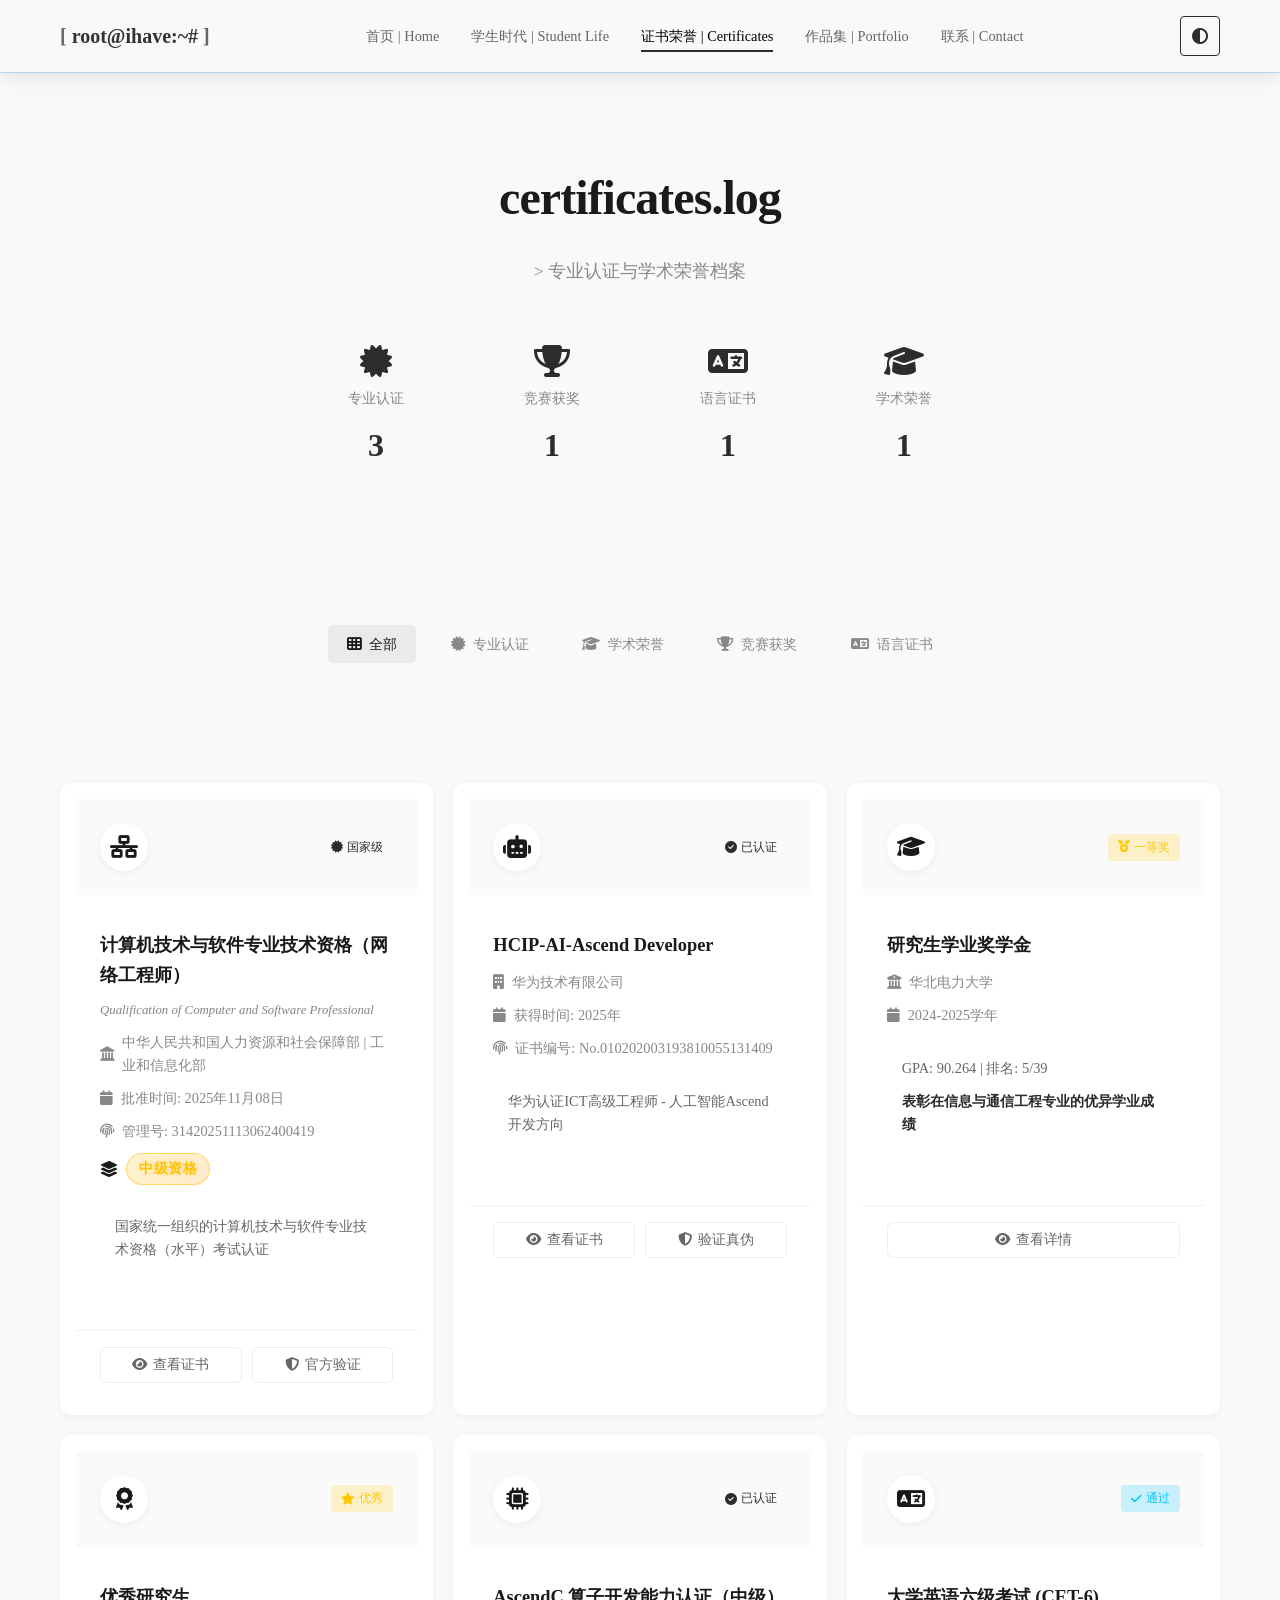
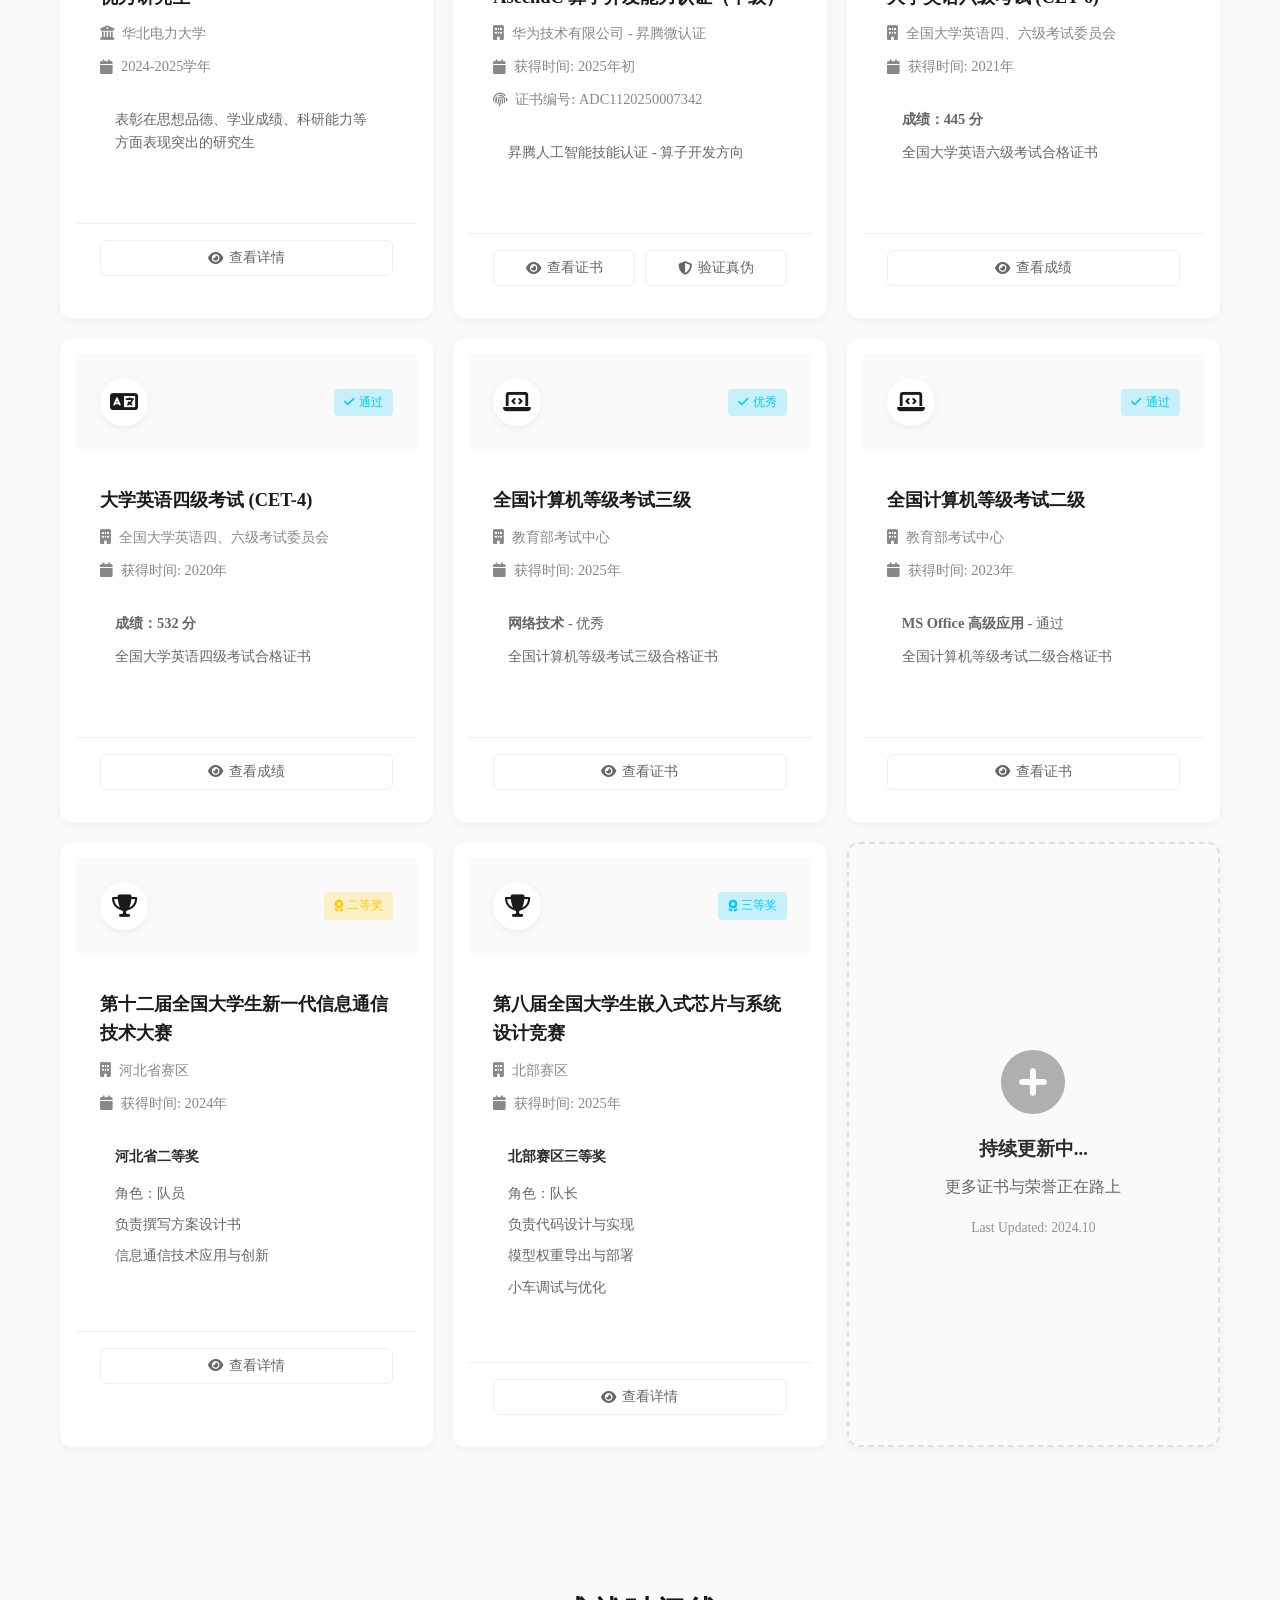
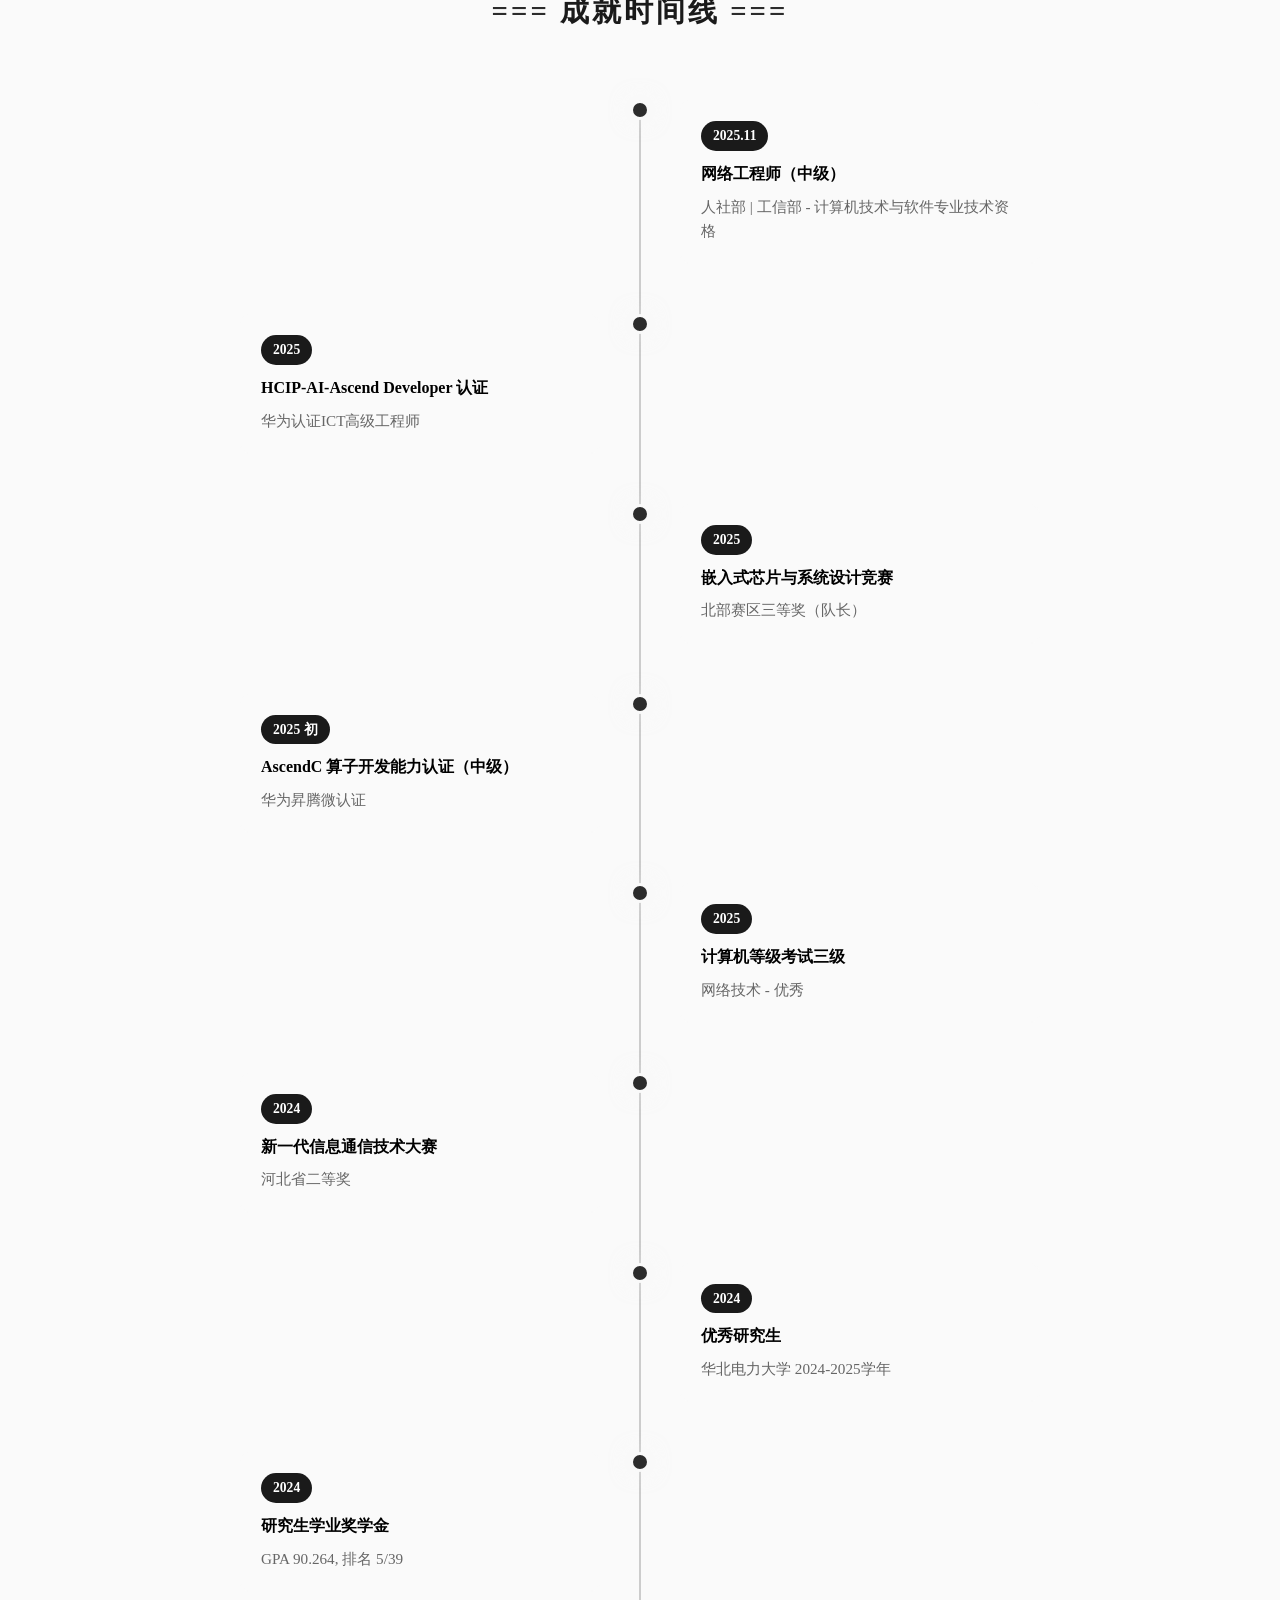
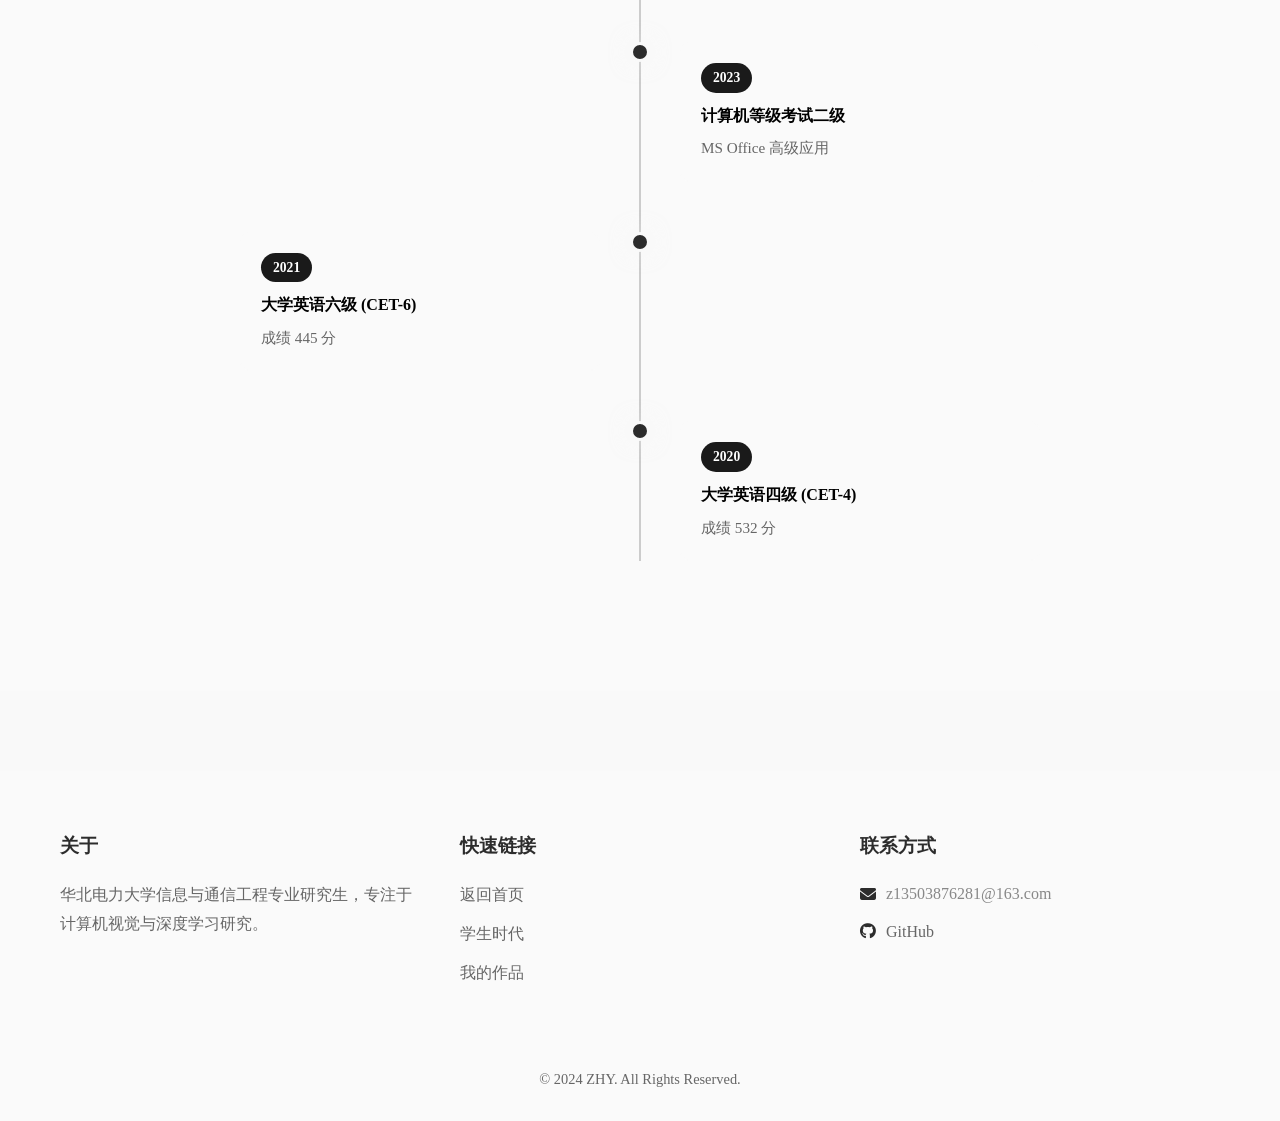
==== certificates.html @ f1fef7ad "init" ====
<!DOCTYPE html>
<html lang="zh-CN">

<head>
    <meta charset="UTF-8">
    <meta name="viewport" content="width=device-width, initial-scale=1.0">
    <!-- 关键：内联样式必须在所有外部资源之前，防止闪烁 -->
    <style>
        /* 统一淡蓝色背景 - 在外部CSS加载前生效 */
        html,
        html body {
            background-color: #e6f2ff !important;
        }

        /* 浅色主题文字颜色 */
        html[data-theme="light"],
        html[data-theme="light"] body {
            color: #1a1a1a !important;
        }

        /* 深色主题文字颜色 */
        html:not([data-theme="light"]),
        html:not([data-theme="light"]) body {
            color: #1a1a1a;
        }
    </style>
    <!-- 主题初始化：在页面渲染前设置 -->
    <script>
        (function () {
            const theme = localStorage.getItem('theme') || 'light';
            document.documentElement.setAttribute('data-theme', theme);
        })();
    </script>
    <title>证书与荣誉 | Certificates & Honors - ZHY</title>
    <meta name="description" content="展示获得的专业认证、荣誉证书和学术成就">
    <meta name="keywords" content="HCIP-AI, 证书, 荣誉, 认证, 华北电力大学">

    <!-- Favicon -->
    <link rel="icon" type="image/x-icon" href="favicon.ico/favicon.ico">
    <link rel="apple-touch-icon" sizes="180x180" href="favicon.ico/apple-touch-icon.png">
    <link rel="icon" type="image/png" sizes="32x32" href="favicon.ico/favicon-32x32.png">
    <link rel="icon" type="image/png" sizes="16x16" href="favicon.ico/favicon-16x16.png">

    <!-- 样式表 -->
    <link rel="stylesheet" href="css/common.css">
    <link rel="stylesheet" href="css/certificates.css">

    <!-- Font Awesome 图标库 -->
    <!-- Font Awesome - 国内 CDN 优先，失败则使用本地备份 -->
    <link rel="stylesheet" href="https://cdn.bootcdn.net/ajax/libs/font-awesome/6.4.0/css/all.min.css"
        onerror="this.onerror=null;this.href='vendor/fontawesome/css/all.min.css'">
</head>

<body>
    <!-- Matrix 代码雨背景 -->
    <canvas id="matrix-bg" class="matrix-bg"></canvas>

    <!-- 导航栏 -->
    <nav class="navbar" id="navbar">
        <div class="container">
            <div class="nav-logo">
                <a href="index.html">root@ihave:~#</a>
            </div>
            <ul class="nav-menu" id="navMenu">
                <li><a href="index.html">首页 | Home</a></li>
                <li><a href="student-life.html">学生时代 | Student Life</a></li>
                <li><a href="certificates.html" class="active">证书荣誉 | Certificates</a></li>
                <li><a href="index.html#portfolio">作品集 | Portfolio</a></li>
                <li><a href="index.html#contact">联系 | Contact</a></li>
            </ul>
            <div class="nav-actions">
                <button class="theme-toggle" id="themeToggle" aria-label="切换主题">
                    <i class="fas fa-adjust"></i>
                </button>
                <button class="mobile-menu-toggle" id="mobileMenuToggle" aria-label="菜单">
                    <i class="fas fa-bars"></i>
                </button>
            </div>
        </div>
    </nav>

    <!-- 页面标题区域 -->
    <section class="page-header">
        <div class="container">
            <h1 class="page-title">
                <span class="title-prefix">$ cat</span>
                <span class="title-main">certificates.log</span>
            </h1>
            <p class="page-subtitle">> 专业认证与学术荣誉档案</p>
            <div class="stats-bar">
                <div class="stat-item">
                    <i class="fas fa-certificate"></i>
                    <span class="stat-label">专业认证</span>
                    <span class="stat-value" id="cert-count">5</span>
                </div>
                <div class="stat-item">
                    <i class="fas fa-trophy"></i>
                    <span class="stat-label">竞赛获奖</span>
                    <span class="stat-value" id="competition-count">2</span>
                </div>
                <div class="stat-item">
                    <i class="fas fa-language"></i>
                    <span class="stat-label">语言证书</span>
                    <span class="stat-value" id="honor-count">2</span>
                </div>
                <div class="stat-item">
                    <i class="fas fa-graduation-cap"></i>
                    <span class="stat-label">学术荣誉</span>
                    <span class="stat-value" id="academic-count">2</span>
                </div>
            </div>
        </div>
    </section>

    <!-- 筛选器 -->
    <section class="filter-section">
        <div class="container">
            <div class="filter-controls">
                <button class="filter-btn active" data-filter="all">
                    <i class="fas fa-th"></i> 全部
                </button>
                <button class="filter-btn" data-filter="professional">
                    <i class="fas fa-certificate"></i> 专业认证
                </button>
                <button class="filter-btn" data-filter="academic">
                    <i class="fas fa-graduation-cap"></i> 学术荣誉
                </button>
                <button class="filter-btn" data-filter="competition">
                    <i class="fas fa-trophy"></i> 竞赛获奖
                </button>
                <button class="filter-btn" data-filter="language">
                    <i class="fas fa-language"></i> 语言证书
                </button>
            </div>
        </div>
    </section>

    <!-- 证书展示区域 -->
    <section class="certificates-section">
        <div class="container">
            <div class="certificates-grid">

                <!-- 网络工程师中级资格证书 -->
                <div class="cert-card" data-category="professional" data-year="2025">
                    <div class="cert-header">
                        <div class="cert-icon">
                            <i class="fas fa-network-wired"></i>
                        </div>
                        <div class="cert-badge verified">
                            <i class="fas fa-certificate"></i> 国家级
                        </div>
                    </div>
                    <div class="cert-body">
                        <h3 class="cert-title">计算机技术与软件专业技术资格（网络工程师）</h3>
                        <p class="cert-subtitle">Qualification of Computer and Software Professional</p>
                        <p class="cert-issuer">
                            <i class="fas fa-landmark"></i> 中华人民共和国人力资源和社会保障部 | 工业和信息化部
                        </p>
                        <p class="cert-date">
                            <i class="fas fa-calendar"></i> 批准时间: 2025年11月08日
                        </p>
                        <p class="cert-id">
                            <i class="fas fa-fingerprint"></i> 管理号: 31420251113062400419
                        </p>
                        <div class="cert-level">
                            <i class="fas fa-layer-group"></i>
                            <span class="level-badge intermediate">中级资格</span>
                        </div>
                        <div class="cert-description">
                            <p>国家统一组织的计算机技术与软件专业技术资格（水平）考试认证</p>
                        </div>
                    </div>
                    <div class="cert-footer">
                        <button class="cert-btn view-btn">
                            <i class="fas fa-eye"></i> 查看证书
                        </button>
                        <button class="cert-btn verify-btn">
                            <i class="fas fa-shield-alt"></i> 官方验证
                        </button>
                    </div>
                </div>

                <!-- HCIP-AI 认证 -->
                <div class="cert-card" data-category="professional" data-year="2025">
                    <div class="cert-header">
                        <div class="cert-icon">
                            <i class="fas fa-robot"></i>
                        </div>
                        <div class="cert-badge verified">
                            <i class="fas fa-check-circle"></i> 已认证
                        </div>
                    </div>
                    <div class="cert-body">
                        <h3 class="cert-title">HCIP-AI-Ascend Developer</h3>
                        <p class="cert-issuer">
                            <i class="fas fa-building"></i> 华为技术有限公司
                        </p>
                        <p class="cert-date">
                            <i class="fas fa-calendar"></i> 获得时间: 2025年
                        </p>
                        <p class="cert-id">
                            <i class="fas fa-fingerprint"></i> 证书编号: No.010202003193810055131409
                        </p>
                        <div class="cert-description">
                            <p>华为认证ICT高级工程师 - 人工智能Ascend开发方向</p>
                        </div>
                    </div>
                    <div class="cert-footer">
                        <button class="cert-btn view-btn">
                            <i class="fas fa-eye"></i> 查看证书
                        </button>
                        <button class="cert-btn verify-btn">
                            <i class="fas fa-shield-alt"></i> 验证真伪
                        </button>
                    </div>
                </div>

                <!-- 研究生学业奖学金 -->
                <div class="cert-card" data-category="academic" data-year="2024">
                    <div class="cert-header">
                        <div class="cert-icon academic">
                            <i class="fas fa-graduation-cap"></i>
                        </div>
                        <div class="cert-badge gold">
                            <i class="fas fa-medal"></i> 一等奖
                        </div>
                    </div>
                    <div class="cert-body">
                        <h3 class="cert-title">研究生学业奖学金</h3>
                        <p class="cert-issuer">
                            <i class="fas fa-university"></i> 华北电力大学
                        </p>
                        <p class="cert-date">
                            <i class="fas fa-calendar"></i> 2024-2025学年
                        </p>
                        <div class="cert-description">
                            <p>GPA: 90.264 | 排名: 5/39</p>
                            <p class="achievement-highlight">表彰在信息与通信工程专业的优异学业成绩</p>
                        </div>
                    </div>
                    <div class="cert-footer">
                        <button class="cert-btn view-btn">
                            <i class="fas fa-eye"></i> 查看详情
                        </button>
                    </div>
                </div>

                <!-- 优秀研究生 -->
                <div class="cert-card" data-category="academic" data-year="2024">
                    <div class="cert-header">
                        <div class="cert-icon academic">
                            <i class="fas fa-award"></i>
                        </div>
                        <div class="cert-badge gold">
                            <i class="fas fa-star"></i> 优秀
                        </div>
                    </div>
                    <div class="cert-body">
                        <h3 class="cert-title">优秀研究生</h3>
                        <p class="cert-issuer">
                            <i class="fas fa-university"></i> 华北电力大学
                        </p>
                        <p class="cert-date">
                            <i class="fas fa-calendar"></i> 2024-2025学年
                        </p>
                        <div class="cert-description">
                            <p>表彰在思想品德、学业成绩、科研能力等方面表现突出的研究生</p>
                        </div>
                    </div>
                    <div class="cert-footer">
                        <button class="cert-btn view-btn">
                            <i class="fas fa-eye"></i> 查看详情
                        </button>
                    </div>
                </div>

                <!-- AscendC 算子开发能力认证 -->
                <div class="cert-card" data-category="professional" data-year="2025">
                    <div class="cert-header">
                        <div class="cert-icon">
                            <i class="fas fa-microchip"></i>
                        </div>
                        <div class="cert-badge verified">
                            <i class="fas fa-check-circle"></i> 已认证
                        </div>
                    </div>
                    <div class="cert-body">
                        <h3 class="cert-title">AscendC 算子开发能力认证（中级）</h3>
                        <p class="cert-issuer">
                            <i class="fas fa-building"></i> 华为技术有限公司 - 昇腾微认证
                        </p>
                        <p class="cert-date">
                            <i class="fas fa-calendar"></i> 获得时间: 2025年初
                        </p>
                        <p class="cert-id">
                            <i class="fas fa-fingerprint"></i> 证书编号: ADC1120250007342
                        </p>
                        <div class="cert-description">
                            <p>昇腾人工智能技能认证 - 算子开发方向</p>
                        </div>
                    </div>
                    <div class="cert-footer">
                        <button class="cert-btn view-btn">
                            <i class="fas fa-eye"></i> 查看证书
                        </button>
                        <button class="cert-btn verify-btn">
                            <i class="fas fa-shield-alt"></i> 验证真伪
                        </button>
                    </div>
                </div>

                <!-- CET-6 英语六级 -->
                <div class="cert-card" data-category="language" data-year="2021">
                    <div class="cert-header">
                        <div class="cert-icon language">
                            <i class="fas fa-language"></i>
                        </div>
                        <div class="cert-badge passed">
                            <i class="fas fa-check"></i> 通过
                        </div>
                    </div>
                    <div class="cert-body">
                        <h3 class="cert-title">大学英语六级考试 (CET-6)</h3>
                        <p class="cert-issuer">
                            <i class="fas fa-building"></i> 全国大学英语四、六级考试委员会
                        </p>
                        <p class="cert-date">
                            <i class="fas fa-calendar"></i> 获得时间: 2021年
                        </p>
                        <div class="cert-description">
                            <p><strong>成绩：445 分</strong></p>
                            <p>全国大学英语六级考试合格证书</p>
                        </div>
                    </div>
                    <div class="cert-footer">
                        <button class="cert-btn view-btn">
                            <i class="fas fa-eye"></i> 查看成绩
                        </button>
                    </div>
                </div>

                <!-- CET-4 英语四级 -->
                <div class="cert-card" data-category="language" data-year="2020">
                    <div class="cert-header">
                        <div class="cert-icon language">
                            <i class="fas fa-language"></i>
                        </div>
                        <div class="cert-badge passed">
                            <i class="fas fa-check"></i> 通过
                        </div>
                    </div>
                    <div class="cert-body">
                        <h3 class="cert-title">大学英语四级考试 (CET-4)</h3>
                        <p class="cert-issuer">
                            <i class="fas fa-building"></i> 全国大学英语四、六级考试委员会
                        </p>
                        <p class="cert-date">
                            <i class="fas fa-calendar"></i> 获得时间: 2020年
                        </p>
                        <div class="cert-description">
                            <p><strong>成绩：532 分</strong></p>
                            <p>全国大学英语四级考试合格证书</p>
                        </div>
                    </div>
                    <div class="cert-footer">
                        <button class="cert-btn view-btn">
                            <i class="fas fa-eye"></i> 查看成绩
                        </button>
                    </div>
                </div>

                <!-- 计算机等级证书 - 三级 -->
                <div class="cert-card" data-category="professional" data-year="2025">
                    <div class="cert-header">
                        <div class="cert-icon tech">
                            <i class="fas fa-laptop-code"></i>
                        </div>
                        <div class="cert-badge passed">
                            <i class="fas fa-check"></i> 优秀
                        </div>
                    </div>
                    <div class="cert-body">
                        <h3 class="cert-title">全国计算机等级考试三级</h3>
                        <p class="cert-issuer">
                            <i class="fas fa-building"></i> 教育部考试中心
                        </p>
                        <p class="cert-date">
                            <i class="fas fa-calendar"></i> 获得时间: 2025年
                        </p>
                        <div class="cert-description">
                            <p><strong>网络技术</strong> - 优秀</p>
                            <p>全国计算机等级考试三级合格证书</p>
                        </div>
                    </div>
                    <div class="cert-footer">
                        <button class="cert-btn view-btn">
                            <i class="fas fa-eye"></i> 查看证书
                        </button>
                    </div>
                </div>

                <!-- 计算机等级证书 - 二级 -->
                <div class="cert-card" data-category="professional" data-year="2023">
                    <div class="cert-header">
                        <div class="cert-icon tech">
                            <i class="fas fa-laptop-code"></i>
                        </div>
                        <div class="cert-badge passed">
                            <i class="fas fa-check"></i> 通过
                        </div>
                    </div>
                    <div class="cert-body">
                        <h3 class="cert-title">全国计算机等级考试二级</h3>
                        <p class="cert-issuer">
                            <i class="fas fa-building"></i> 教育部考试中心
                        </p>
                        <p class="cert-date">
                            <i class="fas fa-calendar"></i> 获得时间: 2023年
                        </p>
                        <div class="cert-description">
                            <p><strong>MS Office 高级应用</strong> - 通过</p>
                            <p>全国计算机等级考试二级合格证书</p>
                        </div>
                    </div>
                    <div class="cert-footer">
                        <button class="cert-btn view-btn">
                            <i class="fas fa-eye"></i> 查看证书
                        </button>
                    </div>
                </div>

                <!-- 第十二届全国大学生新一代信息通信技术大赛 -->
                <div class="cert-card" data-category="competition" data-year="2024">
                    <div class="cert-header">
                        <div class="cert-icon">
                            <i class="fas fa-trophy"></i>
                        </div>
                        <div class="cert-badge gold">
                            <i class="fas fa-award"></i> 二等奖
                        </div>
                    </div>
                    <div class="cert-body">
                        <h3 class="cert-title">第十二届全国大学生新一代信息通信技术大赛</h3>
                        <p class="cert-issuer">
                            <i class="fas fa-building"></i> 河北省赛区
                        </p>
                        <p class="cert-date">
                            <i class="fas fa-calendar"></i> 获得时间: 2024年
                        </p>
                        <div class="cert-description">
                            <p class="achievement-highlight">河北省二等奖</p>
                            <ul class="cert-skills">
                                <li>角色：队员</li>
                                <li>负责撰写方案设计书</li>
                                <li>信息通信技术应用与创新</li>
                            </ul>
                        </div>
                    </div>
                    <div class="cert-footer">
                        <button class="cert-btn view-btn">
                            <i class="fas fa-eye"></i> 查看详情
                        </button>
                    </div>
                </div>

                <!-- 第八届全国大学生嵌入式芯片与系统设计竞赛 -->
                <div class="cert-card" data-category="competition" data-year="2025">
                    <div class="cert-header">
                        <div class="cert-icon">
                            <i class="fas fa-trophy"></i>
                        </div>
                        <div class="cert-badge passed">
                            <i class="fas fa-award"></i> 三等奖
                        </div>
                    </div>
                    <div class="cert-body">
                        <h3 class="cert-title">第八届全国大学生嵌入式芯片与系统设计竞赛</h3>
                        <p class="cert-issuer">
                            <i class="fas fa-building"></i> 北部赛区
                        </p>
                        <p class="cert-date">
                            <i class="fas fa-calendar"></i> 获得时间: 2025年
                        </p>
                        <div class="cert-description">
                            <p class="achievement-highlight">北部赛区三等奖</p>
                            <ul class="cert-skills">
                                <li>角色：队长</li>
                                <li>负责代码设计与实现</li>
                                <li>模型权重导出与部署</li>
                                <li>小车调试与优化</li>
                            </ul>
                        </div>
                    </div>
                    <div class="cert-footer">
                        <button class="cert-btn view-btn">
                            <i class="fas fa-eye"></i> 查看详情
                        </button>
                    </div>
                </div>

                <!-- 添加更多证书的占位卡片 -->
                <div class="cert-card add-new">
                    <div class="add-new-content">
                        <i class="fas fa-plus-circle"></i>
                        <h3>持续更新中...</h3>
                        <p>更多证书与荣誉正在路上</p>
                        <span class="update-hint">Last Updated: 2024.10</span>
                    </div>
                </div>

            </div>
        </div>
    </section>

    <!-- 时间线视图 -->
    <section class="timeline-section">
        <div class="container">
            <h2 class="section-title">
                <span class="title-prefix">$ history</span>
                成就时间线
            </h2>
            <div class="timeline">
                <div class="timeline-item" data-year="2025">
                    <div class="timeline-marker"></div>
                    <div class="timeline-content">
                        <span class="timeline-year">2025.11</span>
                        <h4>网络工程师（中级）</h4>
                        <p>人社部 | 工信部 - 计算机技术与软件专业技术资格</p>
                    </div>
                </div>
                <div class="timeline-item" data-year="2025">
                    <div class="timeline-marker"></div>
                    <div class="timeline-content">
                        <span class="timeline-year">2025</span>
                        <h4>HCIP-AI-Ascend Developer 认证</h4>
                        <p>华为认证ICT高级工程师</p>
                    </div>
                </div>
                <div class="timeline-item" data-year="2025">
                    <div class="timeline-marker"></div>
                    <div class="timeline-content">
                        <span class="timeline-year">2025</span>
                        <h4>嵌入式芯片与系统设计竞赛</h4>
                        <p>北部赛区三等奖（队长）</p>
                    </div>
                </div>
                <div class="timeline-item" data-year="2025">
                    <div class="timeline-marker"></div>
                    <div class="timeline-content">
                        <span class="timeline-year">2025 初</span>
                        <h4>AscendC 算子开发能力认证（中级）</h4>
                        <p>华为昇腾微认证</p>
                    </div>
                </div>
                <div class="timeline-item" data-year="2025">
                    <div class="timeline-marker"></div>
                    <div class="timeline-content">
                        <span class="timeline-year">2025</span>
                        <h4>计算机等级考试三级</h4>
                        <p>网络技术 - 优秀</p>
                    </div>
                </div>
                <div class="timeline-item" data-year="2024">
                    <div class="timeline-marker"></div>
                    <div class="timeline-content">
                        <span class="timeline-year">2024</span>
                        <h4>新一代信息通信技术大赛</h4>
                        <p>河北省二等奖</p>
                    </div>
                </div>
                <div class="timeline-item" data-year="2024">
                    <div class="timeline-marker"></div>
                    <div class="timeline-content">
                        <span class="timeline-year">2024</span>
                        <h4>优秀研究生</h4>
                        <p>华北电力大学 2024-2025学年</p>
                    </div>
                </div>
                <div class="timeline-item" data-year="2024">
                    <div class="timeline-marker"></div>
                    <div class="timeline-content">
                        <span class="timeline-year">2024</span>
                        <h4>研究生学业奖学金</h4>
                        <p>GPA 90.264, 排名 5/39</p>
                    </div>
                </div>
                <div class="timeline-item" data-year="2023">
                    <div class="timeline-marker"></div>
                    <div class="timeline-content">
                        <span class="timeline-year">2023</span>
                        <h4>计算机等级考试二级</h4>
                        <p>MS Office 高级应用</p>
                    </div>
                </div>
                <div class="timeline-item" data-year="2021">
                    <div class="timeline-marker"></div>
                    <div class="timeline-content">
                        <span class="timeline-year">2021</span>
                        <h4>大学英语六级 (CET-6)</h4>
                        <p>成绩 445 分</p>
                    </div>
                </div>
                <div class="timeline-item" data-year="2020">
                    <div class="timeline-marker"></div>
                    <div class="timeline-content">
                        <span class="timeline-year">2020</span>
                        <h4>大学英语四级 (CET-4)</h4>
                        <p>成绩 532 分</p>
                    </div>
                </div>
            </div>
        </div>
    </section>

    <!-- 页脚 -->
    <footer class="footer">
        <div class="container">
            <div class="footer-content">
                <div class="footer-section">
                    <h3>关于</h3>
                    <p>华北电力大学信息与通信工程专业研究生，专注于计算机视觉与深度学习研究。</p>
                </div>
                <div class="footer-section">
                    <h3>快速链接</h3>
                    <ul>
                        <li><a href="index.html">返回首页</a></li>
                        <li><a href="student-life.html">学生时代</a></li>
                        <li><a href="index.html#portfolio">我的作品</a></li>
                    </ul>
                </div>
                <div class="footer-section">
                    <h3>联系方式</h3>
                    <div class="contact-item">
                        <i class="fas fa-envelope"></i>
                        <span>z13503876281@163.com</span>
                    </div>
                    <div class="contact-item">
                        <i class="fab fa-github"></i>
                        <a href="https://github.com/ihaveaword" target="_blank">GitHub</a>
                    </div>
                </div>
            </div>
            <div class="footer-bottom">
                <p>&copy; 2024 ZHY. All Rights Reserved.</p>
            </div>
        </div>
    </footer>

    <!-- 证书查看模态框 -->
    <div id="certModal" class="modal">
        <div class="modal-content">
            <span class="modal-close">&times;</span>
            <div class="modal-header">
                <h3 id="modalTitle">证书详情</h3>
            </div>
            <div class="modal-body">
                <img id="modalImage" src="" alt="证书图片">
                <div id="modalInfo" class="modal-info"></div>
            </div>
        </div>
    </div>

    <!-- 悬浮回到顶部按钮 -->
    <div class="floating-controls">
        <button id="backToTop" class="control-btn" aria-label="回到顶部">
            <i class="fas fa-arrow-up"></i>
        </button>
    </div>

    <!-- 脚本 -->
    <script src="js/common.js"></script>
    <script src="js/certificates.js"></script>
</body>

</html>
---- css/common.css ----
/* ==================== 公共样式文件 ====================
 * 包含所有页面共享的样式：
 * - CSS 变量和主题配置
 * - 基础样式和重置
 * - CRT 终端效果
 * - 导航栏样式
 * - 按钮和表单组件
 * - 通用动画
 * - 响应式布局
 * ================================================= */

/* ========== 全局变量 ========== */
:root {
    /* 经典终端配色 - 黑底绿字 */
    --font-mono: "Times New Roman", Times, serif;
    --font-sans: "Times New Roman", Times, serif;

    --terminal-bg: #e6f2ff;
    --terminal-fg: #0066cc;
    --terminal-green: #0066cc;
    --terminal-green-dim: #3399ff;
    --terminal-green-dark: #0052a3;
    --terminal-green-bright: #0080ff;
    --terminal-shadow: rgba(var(--glow-rgb), 0.5);
    --terminal-glow: 0 0 5px rgba(var(--glow-rgb), 0.5);
    /* 核心发光色 RGB 值 (Theme Aware) - 蓝色主题 */
    --glow-rgb: 0, 102, 204;

    /* 自定义绿色光标集合 */
    --cursor-default: url('data:image/svg+xml;utf8,<svg xmlns="http://www.w3.org/2000/svg" width="20" height="20" viewBox="0 0 20 20"><rect x="0" y="0" width="12" height="18" fill="%2300ff00" opacity="0.8"/></svg>'), auto;
    --cursor-pointer: url('data:image/svg+xml;utf8,<svg xmlns="http://www.w3.org/2000/svg" width="20" height="20" viewBox="0 0 20 20"><rect x="0" y="0" width="14" height="18" fill="%2300ff41" opacity="1"/><rect x="2" y="2" width="10" height="14" fill="%23000" opacity="0.3"/></svg>'), pointer;
    --cursor-text: url('data:image/svg+xml;utf8,<svg xmlns="http://www.w3.org/2000/svg" width="20" height="20" viewBox="0 0 20 20"><rect x="8" y="0" width="2" height="18" fill="%2300ff00"/></svg>'), text;

    /* 主题色 */
    --bg-primary: #e6f2ff;
    --bg-secondary: #d6e9ff;
    --bg-tertiary: #c5dfff;
    --text-primary: #1a1a1a;
    --text-secondary: #333333;
    --accent-color: #0066cc;
    --accent-hover: #0052a3;
    --border-color: #0066cc;
    --shadow-sm: 0 0 10px rgba(var(--glow-rgb), 0.3);
    --shadow-md: 0 0 20px rgba(var(--glow-rgb), 0.4);
    --shadow-lg: 0 0 30px rgba(var(--glow-rgb), 0.5);
    --navbar-bg: rgba(0, 0, 0, 0.95);
    --chat-user-bg: #001a00;
    --chat-ai-bg: #000f00;


    /* 侧边栏和控制台的新变量 */
    --control-bg: rgba(0, 0, 0, 0.8);
    --control-color: #00ff00;
    --control-border: #00ff00;
    --sidebar-width: 300px;
    --sidebar-bg: rgba(10, 10, 10, 0.95);
    --sidebar-backdrop: blur(10px);
    --sidebar-border: 1px solid #00ff00;
    --sidebar-shadow: 0 0 50px rgba(var(--glow-rgb), 0.2);
}

/* 浅色主题 (Light Mode) - 磨砂玻璃风格 */
/* 浅色主题 (Light Mode) - 米白简约风 (Rice White Minimalist) */
[data-theme="light"] {
    /* 背景色：温润的米白色 */
    --bg-primary: #F9F9F9;
    --bg-secondary: #FFFFFF;
    --bg-tertiary: #F0F2F5;

    /* 文字颜色：柔和的深岩灰 */
    --text-primary: #333333;
    --text-secondary: #666666;

    /* 强调色：纯粹黑白灰 */
    --accent-color: #2C2C2C;
    --accent-hover: #000000;

    --border-color: #E0E0E0;
    --shadow-sm: 0 1px 3px rgba(0, 0, 0, 0.05);
    --shadow-md: 0 4px 6px rgba(0, 0, 0, 0.05);
    --shadow-lg: 0 10px 15px rgba(0, 0, 0, 0.08);
    --navbar-bg: rgba(249, 249, 249, 0.9);

    /* 终端特定颜色映射 - 转为极简黑灰 */
    --terminal-green: #2C2C2C;
    /* 主色调映射为深灰 */
    --terminal-green-dim: #666666;
    /* 装饰性元素颜色 */
    --terminal-green-bright: #000000;
    /* 高亮色 */
    --terminal-bg: #FFFFFF;

    --cursor-default: auto;
    --cursor-pointer: pointer;
    --cursor-text: text;

    /* 侧边栏浅色变量 */
    --control-bg: rgba(255, 255, 255, 0.95);
    --control-color: #333333;
    --control-border: #E6E6E6;
    --sidebar-bg: rgba(255, 255, 255, 0.95);
    --sidebar-backdrop: blur(20px);
    --sidebar-border: 1px solid rgba(0, 0, 0, 0.05);
    --sidebar-shadow: 0 10px 40px rgba(0, 0, 0, 0.08);

    /* 浅色模式光晕变透明/同色 (Invisible Glows) */
    --glow-rgb: 249, 249, 249;

    /* 浅色模式选区颜色：高端黑白 */
    ::selection {
        background: #000000;
        color: #ffffff;
    }
}

/* 浅色模式全局字体切换：无衬线现代体 */
[data-theme="light"] body {
    font-family: var(--font-sans) !important;
    text-shadow: none !important;
    background-color: #e6f2ff !important;
}

/* 确保默认模式（暗色模式）也使用淡蓝色背景 */
body {
    background-color: #e6f2ff !important;
}

html {
    background-color: #e6f2ff !important;
}

/* 浅色模式下滚动条美化 */
[data-theme="light"] ::-webkit-scrollbar {
    width: 8px;
    background: transparent;
}

[data-theme="light"] ::-webkit-scrollbar-thumb {
    background: rgba(0, 0, 0, 0.1);
    border-radius: 4px;
}

[data-theme="light"] ::-webkit-scrollbar-thumb:hover {
    background: rgba(0, 0, 0, 0.3);
}

/* 浅色模式下保留部分元素的极客等宽字体 (Hybrid Strategy) */
[data-theme="light"] code,
[data-theme="light"] pre,
[data-theme="light"] .nav-brand,
[data-theme="light"] .message-time,
[data-theme="light"] .status-badge,
[data-theme="light"] .project-link,
[data-theme="light"] .nav-menu a,
[data-theme="light"] .footer-section h3 {
    font-family: var(--font-mono) !important;
}

/* 浅色模式下移除所有绿色光效和CRT效果 */
[data-theme="light"] body::after {
    display: none !important;
}

[data-theme="light"] body {
    text-shadow: none !important;
    background-color: #e6f2ff !important;
}

/* 暗色主题 - 保持淡蓝色背景 */
[data-theme="dark"] {
    --bg-primary: #e6f2ff;
    --bg-secondary: #d6e9ff;
    --bg-tertiary: #c5dfff;
    --text-primary: #1a1a1a;
    --text-secondary: #333333;
    --accent-color: #0066cc;
    --accent-hover: #0052a3;
    --border-color: #0066cc;
    --shadow-sm: 0 0 10px rgba(var(--glow-rgb), 0.3);
    --shadow-md: 0 0 20px rgba(var(--glow-rgb), 0.4);
    --shadow-lg: 0 0 30px rgba(var(--glow-rgb), 0.5);
    --navbar-bg: rgba(0, 0, 0, 0.95);
    --chat-user-bg: #001a00;
    --chat-ai-bg: #000f00;
}

/* ========== 基础样式重置 ========== */
* {
    margin: 0;
    padding: 0;
    box-sizing: border-box;
    /* 自定义绿色光标 */
    cursor: var(--cursor-default);
}

html {
    scroll-behavior: smooth;
    background-color: #e6f2ff;
}

body {
    font-family: "Times New Roman", Times, serif;
    background-color: #e6f2ff;
    background-image: none;
    position: relative;
    color: var(--text-primary);
    line-height: 1.6;
    transition: background-color 0.3s ease, color 0.3s ease;
    overflow-x: hidden;
    text-shadow: none;
    min-height: 100vh;
}

/* ========== CRT 扫描线和屏幕光晕效果 ========== */
body::after {
    content: ' ';
    display: block;
    position: fixed;
    top: 0;
    left: 0;
    bottom: 0;
    right: 0;
    background: linear-gradient(rgba(18, 16, 16, 0) 50%, rgba(0, 0, 0, 0.25) 50%), linear-gradient(90deg, rgba(255, 0, 0, 0.06), rgba(var(--glow-rgb), 0.02), rgba(0, 0, 255, 0.06));
    z-index: 2;
    background-size: 100% 2px, 3px 100%;
    pointer-events: none;
    animation: scanlines 0.2s infinite;
}

@keyframes scanlines {
    0% {
        background-position: 0 0;
    }

    100% {
        background-position: 0 100%;
    }
}

/* CRT 闪烁效果和屏幕边缘光晕 */
body::after {
    content: '';
    position: fixed;
    top: 0;
    left: 0;
    width: 100%;
    height: 100%;
    pointer-events: none;
    z-index: 9999;
    background: linear-gradient(rgba(18, 16, 16, 0) 50%, rgba(0, 0, 0, 0.25) 50%), linear-gradient(90deg, rgba(255, 0, 0, 0.06), rgba(var(--glow-rgb), 0.02), rgba(0, 255, 0, 0.06));
    background-size: 100% 2px, 3px 100%;
    box-shadow: inset 0 0 120px 30px var(--terminal-green-dark);
    opacity: 0.4;
    animation: flicker 0.15s infinite, scanlines 0.2s infinite;
}

@keyframes flicker {
    0% {
        opacity: 0.97;
    }

    50% {
        opacity: 1;
    }

    100% {
        opacity: 0.97;
    }
}

/* ========== 通用容器 ========== */
.container {
    max-width: 1200px;
    margin: 0 auto;
    padding: 0 20px;
    position: relative;
    z-index: 2;
}

.navbar .container {
    display: flex;
    justify-content: space-between;
    align-items: center;
    width: 100%;
    padding: 1rem 20px;
}

/* ========== 导航栏样式 ========== */
.navbar {
    position: fixed;
    top: 0;
    left: 0;
    right: 0;
    background-color: rgba(230, 242, 255, 0.9);
    backdrop-filter: blur(10px);
    /* 用柔和的渐变阴影代替硬边框 */
    box-shadow: 0 1px 0 rgba(0, 102, 204, 0.2),
        0 4px 20px rgba(0, 0, 0, 0.1);
    border-bottom: none;
    z-index: 1000;
    transition: transform 0.3s cubic-bezier(0.4, 0, 0.2, 1),
        background-color 0.3s ease,
        box-shadow 0.3s ease,
        opacity 0.3s ease;
}

/* 导航栏滚动隐藏/显示动画 */
.navbar.nav-hidden {
    transform: translateY(-100%);
    opacity: 0;
}

.navbar.nav-visible {
    transform: translateY(0);
    opacity: 1;
}

.navbar.scrolled {
    background-color: rgba(214, 233, 255, 0.95);
    box-shadow: 0 1px 0 rgba(0, 102, 204, 0.3),
        0 8px 30px rgba(0, 0, 0, 0.15);
}

.nav-container {
    max-width: 1200px;
    margin: 0 auto;
    display: flex;
    justify-content: space-between;
    align-items: center;
    padding: 1rem 20px;
}

.nav-logo a {
    font-size: 1.25rem;
    font-weight: 700;
    color: var(--accent-color);
    text-decoration: none;
    font-family: "Times New Roman", Times, serif;
    text-shadow: var(--terminal-glow);
    transition: color 0.3s ease, text-shadow 0.3s ease;
}

[data-theme="light"] .nav-logo a {
    text-shadow: none !important;
    color: var(--text-primary);
}

.nav-logo a::before {
    content: '[ ';
    color: var(--terminal-green-dim);
}

.nav-logo a::after {
    content: ' ]';
    color: var(--terminal-green-dim);
}

.nav-menu {
    display: flex;
    list-style: none;
    gap: 2rem;
    margin: 0;
    padding: 0;
}

.nav-menu a {
    color: var(--terminal-green-dim);
    text-decoration: none;
    font-family: "Times New Roman", Times, serif;
    font-size: 0.9rem;
    transition: color 0.3s ease;
    position: relative;
    font-weight: normal;
    /* Override common default if any */
}

.nav-menu a:hover,
.nav-menu a.active {
    color: var(--terminal-green-bright);
    text-shadow: 0 0 8px rgba(var(--glow-rgb), 0.6);
}

/* Optional: Active indicator line from certificates.css if desired, 
   but user just said 'exactly the same', so adding it is safer */
.nav-menu a.active::after {
    content: '';
    position: absolute;
    bottom: -8px;
    left: 0;
    width: 100%;
    height: 2px;
    background: var(--terminal-green);
    box-shadow: 0 0 10px rgba(var(--glow-rgb), 0.5);
}

.nav-link {
    color: var(--text-primary);
    text-decoration: none;
    font-weight: 500;
    transition: color 0.3s ease;
    position: relative;
    font-family: "Times New Roman", Times, serif;
}

.nav-link::before {
    content: '> ';
    opacity: 0;
    transition: opacity 0.3s ease;
}

.nav-link:hover::before {
    opacity: 1;
}

.nav-link::after {
    content: '';
    position: absolute;
    bottom: -5px;
    left: 0;
    width: 0;
    height: 2px;
    background-color: var(--accent-color);
    box-shadow: var(--terminal-glow);
    transition: width 0.3s ease;
}

.nav-link:hover::after {
    width: 100%;
}

.nav-actions {
    display: flex;
    align-items: center;
    gap: 1rem;
}

.theme-toggle,
.mobile-menu-toggle {
    background: none;
    border: 1px solid var(--terminal-green);
    color: var(--text-primary);
    font-size: 1.2rem;
    /* cursor 继承自全局设置，无需重复声明 */
    width: 40px;
    height: 40px;
    padding: 0;
    display: flex;
    align-items: center;
    justify-content: center;
    border-radius: 3px;
    transition: all 0.3s ease;
    font-family: "Times New Roman", Times, serif;
}

.theme-toggle:hover,
.mobile-menu-toggle:hover {
    background-color: var(--terminal-green);
    color: var(--bg-primary);
    box-shadow: var(--terminal-glow);
}

.mobile-menu-toggle {
    display: none;
}

/* ========== 通用按钮样式 ========== */
.btn {
    padding: 1rem 2rem;
    border-radius: 0;
    text-decoration: none;
    font-weight: 500;
    transition: all 0.3s ease;
    border: 2px solid var(--terminal-green);
    /* cursor 继承自全局 var(--cursor-pointer)，无需重复声明 */
    font-size: 0.89rem;
    font-family: "Times New Roman", Times, serif;
    text-transform: uppercase;
    letter-spacing: 1px;
    display: inline-block;
}

.btn-primary {
    background: transparent;
    color: var(--terminal-green);
    box-shadow: 0 0 10px rgba(var(--glow-rgb), 0.3);
}

.btn-primary::before {
    content: '[';
    color: var(--terminal-green-bright);
}

.btn-primary::after {
    content: ']';
    color: var(--terminal-green-bright);
}

.btn-primary:hover {
    background: var(--terminal-green);
    color: var(--terminal-bg);
    box-shadow: var(--terminal-glow);
    transform: translateY(-2px);
}

.btn-secondary {
    background: transparent;
    color: var(--terminal-green);
    border: 2px solid var(--terminal-green-dark);
}

.btn-secondary::before {
    content: '< ';
}

.btn-secondary::after {
    content: ' >';
}

.btn-secondary:hover {
    border-color: var(--terminal-green);
    box-shadow: var(--terminal-glow);
    transform: translateY(-2px);
}

/* ========== 通用标题样式 ========== */
.section-title {
    font-size: 2.5rem;
    text-align: center;
    margin-bottom: 3rem;
    position: relative;
    padding-bottom: 1rem;
    color: var(--terminal-green-bright);
    font-family: "Times New Roman", Times, serif;
    text-transform: uppercase;
    letter-spacing: 3px;
    text-shadow: var(--terminal-glow);
}

.section-title::before {
    content: '=== ';
    color: var(--terminal-green);
}

.section-title::after {
    content: ' ===';
    color: var(--terminal-green);
}

.section-subtitle {
    text-align: center;
    color: var(--terminal-green);
    margin-bottom: 2rem;
    font-size: 1.1rem;
    font-family: "Times New Roman", Times, serif;
    opacity: 0.7;
}

.section-subtitle::before {
    content: '// ';
    color: var(--terminal-green-dark);
}

/* ========== 通用动画 ========== */
@keyframes fadeInUp {
    from {
        opacity: 0;
        transform: translateY(30px);
    }

    to {
        opacity: 1;
        transform: translateY(0);
    }
}

@keyframes fadeInLeft {
    from {
        opacity: 0;
        transform: translateX(-50px);
    }

    to {
        opacity: 1;
        transform: translateX(0);
    }
}

@keyframes fadeInRight {
    from {
        opacity: 0;
        transform: translateX(50px);
    }

    to {
        opacity: 1;
        transform: translateX(0);
    }
}

@keyframes glow {

    0%,
    100% {
        text-shadow: 0 0 10px rgba(var(--glow-rgb), 0.8),
            0 0 20px rgba(var(--glow-rgb), 0.5);
    }

    50% {
        text-shadow: 0 0 20px rgba(var(--glow-rgb), 1),
            0 0 30px rgba(var(--glow-rgb), 0.7);
    }
}

@keyframes bounce {

    0%,
    100% {
        transform: translateY(0);
    }

    50% {
        transform: translateY(-10px);
    }
}

@keyframes float {

    0%,
    100% {
        transform: translateY(0px);
    }

    50% {
        transform: translateY(-10px);
    }
}

@keyframes blink {

    0%,
    50% {
        opacity: 1;
    }

    51%,
    100% {
        opacity: 0;
    }
}

/* ========== 滚动条样式 ========== */
::-webkit-scrollbar {
    width: 10px;
    background: #e6f2ff;
}

::-webkit-scrollbar-track {
    background: #d6e9ff;
    border: 1px solid var(--terminal-green-dark);
}

::-webkit-scrollbar-thumb {
    background: transparent;
    border: 2px solid var(--terminal-green);
    border-radius: 5px;
}

::-webkit-scrollbar-thumb:hover {
    background: var(--terminal-green-dark);
    border-color: var(--terminal-green-bright);
}

/* ========== 选中文本样式 ========== */
::selection {
    background: var(--terminal-green);
    color: var(--terminal-bg);
}

::-moz-selection {
    background: var(--terminal-green);
    color: var(--terminal-bg);
}

/* ========== 响应式设计 ========== */
@media (max-width: 968px) {
    .nav-menu {
        position: fixed;
        left: -100%;
        top: 70px;
        flex-direction: column;
        background-color: var(--bg-primary);
        width: 100%;
        text-align: center;
        transition: left 0.3s ease;
        box-shadow: 0 2px 0 var(--terminal-green);
        border-top: 2px solid var(--terminal-green);
        padding: 2rem 0;
    }

    .nav-menu.active {
        left: 0;
    }

    .mobile-menu-toggle {
        display: block;
    }

    .section-title {
        font-size: 2rem;
    }

    .btn {
        padding: 0.75rem 1.5rem;
        font-size: 0.9rem;
    }
}

@media (max-width: 768px) {
    .container {
        padding: 0 15px;
        /* Slightly tighter padding on mobile */
    }

    .nav-container {
        padding: 0.75rem 15px;
    }

    .nav-logo a {
        font-size: 1.1rem;
    }

    .section-title {
        font-size: 1.75rem;
        letter-spacing: 2px;
    }

    .section-subtitle {
        font-size: 1rem;
    }
}

@media (max-width: 480px) {
    .section-title {
        font-size: 1.5rem;
        letter-spacing: 1px;
    }

    .btn {
        padding: 0.6rem 1.2rem;
        font-size: 0.85rem;
    }
}

/* ========== 自定义光标样式 ========== */
/* 可交互元素悬停时的光标 */
a,
button,
.btn,
input,
textarea,
select,
[role="button"],
[onclick] {
    cursor: var(--cursor-pointer);
}

/* 文本选择光标 */
input[type="text"],
input[type="email"],
input[type="password"],
textarea {
    cursor: var(--cursor-text);
}

/* 禁用状态光标 */
button:disabled,
input:disabled,
select:disabled,
textarea:disabled {
    cursor: not-allowed;
    opacity: 0.5;
}

/* ==================== 悬浮控制台 (Floating Control Center) ==================== */
.floating-controls {
    position: fixed;
    bottom: 40px;
    left: 40px;
    z-index: 2000;
    display: flex;
    flex-direction: column;
    gap: 15px;
}

.control-btn {
    width: 60px;
    height: 60px;
    border-radius: 50%;
    /* 圆形按钮，更符合现代人体工学 */
    background-color: var(--control-bg);
    color: var(--control-color);
    border: 2px solid var(--control-border);
    cursor: pointer;
    display: flex;
    justify-content: center;
    align-items: center;
    font-size: 1.5rem;
    box-shadow: 0 5px 15px rgba(0, 0, 0, 0.3);
    transition: all 0.3s cubic-bezier(0.4, 0, 0.2, 1);
    position: relative;
    overflow: hidden;
    backdrop-filter: blur(5px);
}

.control-btn:hover {
    transform: scale(1.1);
    box-shadow: 0 0 20px var(--control-color);
    background-color: var(--control-color);
    color: var(--bg-primary);
}

/* 菜单按钮状态切换 */
#menuTrigger .icon-state-normal,
#menuTrigger .icon-state-hover {
    position: absolute;
    transition: all 0.4s ease;
}

#menuTrigger .icon-state-hover {
    opacity: 0;
    transform: rotate(-180deg) scale(0.5);
}

#menuTrigger:hover .icon-state-normal {
    opacity: 0;
    transform: rotate(180deg) scale(0.5);
}

#menuTrigger:hover .icon-state-hover {
    opacity: 1;
    transform: rotate(0) scale(1);
}

/* 回到顶部按钮 */
#backToTop {
    opacity: 0;
    transform: translateY(20px);
    pointer-events: none;
    transition: all 0.4s ease;
}

#backToTop.show {
    opacity: 1;
    transform: translateY(0);
    pointer-events: auto;
}

/* ==================== 双模态侧边栏 (Hybrid Sidebar) ==================== */
.sidebar {
    position: fixed;
    top: 0;
    left: 0;
    bottom: 0;
    width: var(--sidebar-width);
    background-color: var(--sidebar-bg);
    backdrop-filter: var(--sidebar-backdrop);
    -webkit-backdrop-filter: var(--sidebar-backdrop);
    border-right: var(--sidebar-border);
    box-shadow: var(--sidebar-shadow);
    z-index: 2001;
    transform: translateX(-100%);
    transition: transform 0.5s cubic-bezier(0.4, 0, 0.2, 1);
    display: flex;
    flex-direction: column;
    padding: 2rem;
    overflow-y: auto;
}

.sidebar.sidebar-visible {
    transform: translateX(0);
}

/* 侧边栏头部 */
.sidebar-header {
    display: flex;
    justify-content: space-between;
    align-items: center;
    margin-bottom: 3rem;
    padding-bottom: 1rem;
    border-bottom: 1px solid var(--control-color);
}

.sidebar-title {
    font-family: "Times New Roman", Times, serif;
    font-size: 1.5rem;
    font-weight: 700;
    color: var(--control-color);
    text-transform: uppercase;
    letter-spacing: 2px;
}

.sidebar-close {
    background: none;
    border: none;
    color: var(--control-color);
    font-size: 1.5rem;
    cursor: pointer;
    transition: transform 0.3s ease;
}

.sidebar-close:hover {
    transform: rotate(90deg);
}

/* 侧边栏导航 */
.sidebar-menu {
    list-style: none;
    padding: 0;
    margin: 0;
    display: flex;
    flex-direction: column;
    gap: 1.5rem;
}

.sidebar-link {
    text-decoration: none;
    color: var(--text-primary);
    font-family: "Times New Roman", Times, serif;
    font-size: 1.2rem;
    display: flex;
    align-items: center;
    gap: 1rem;
    padding: 0.8rem 1rem;
    border-radius: 5px;
    transition: all 0.3s ease;
    border: 1px solid transparent;
}

.sidebar-link i {
    width: 25px;
    text-align: center;
}

.sidebar-link:hover {
    background-color: rgba(var(--glow-rgb), 0.1);
    color: var(--control-color);
    transform: translateX(10px);
    border-color: var(--control-color);
    box-shadow: 0 0 15px rgba(var(--glow-rgb), 0.2);
}

/* Light Mode 适配 */
[data-theme="light"] .sidebar-link:hover {
    background-color: rgba(0, 0, 0, 0.05);
    border-color: var(--accent-color);
    color: var(--accent-color);
    box-shadow: 0 2px 10px rgba(0, 0, 0, 0.1);
}

/* 侧边栏底部 */
.sidebar-footer {
    margin-top: auto;
    padding-top: 2rem;
    border-top: 1px solid rgba(128, 128, 128, 0.3);
}

.sidebar-theme-toggle {
    display: flex;
    align-items: center;
    gap: 1rem;
    cursor: pointer;
    color: var(--text-secondary);
    transition: color 0.3s ease;
    padding: 0.5rem;
}

.sidebar-theme-toggle:hover {
    color: var(--control-color);
}

/* ==================== 响应式适配 ==================== */
@media (max-width: 768px) {
    .floating-controls {
        bottom: 20px;
        left: 20px;
    }

    .control-btn {
        width: 50px;
        height: 50px;
        font-size: 1.2rem;
    }

    .sidebar {
        width: 85%;
        max-width: 320px;
    }
}
---- css/certificates.css ----
/* ==================== 证书与荣誉页面样式 ====================
 * 终端风格的证书展示系统
 * 支持筛选、搜索和模态框查看
 * 易于扩展新证书内容
 * ================================================= */

/* ========== 导航栏样式修正 ========== */
.navbar {
    background-color: var(--navbar-bg);
    position: fixed;
    top: 0;
    left: 0;
    right: 0;
    z-index: 1000;
    transition: transform 0.3s ease, opacity 0.3s ease, background-color 0.3s ease;
}

.navbar .container {
    max-width: 1200px;
    margin: 0 auto;
    padding: 1rem 20px;
    display: flex;
    justify-content: space-between;
    align-items: center;
}

.nav-brand a {
    color: var(--terminal-green);
    text-decoration: none;
    font-size: 1.5rem;
    font-family: "Times New Roman", Times, serif;
    font-weight: bold;
}

.nav-menu {
    display: flex;
    list-style: none;
    gap: 2rem;
    margin: 0;
    padding: 0;
}

.nav-menu li {
    margin: 0;
}

.nav-menu a {
    color: var(--terminal-green-dim);
    text-decoration: none;
    font-family: "Times New Roman", Times, serif;
    font-size: 0.9rem;
    transition: color 0.3s ease;
    position: relative;
}

.nav-menu a:hover,
.nav-menu a.active {
    color: var(--terminal-green-bright);
}

.nav-menu a.active::after {
    content: '';
    position: absolute;
    bottom: -8px;
    left: 0;
    width: 100%;
    height: 2px;
    background: var(--terminal-green);
    box-shadow: 0 0 10px var(--terminal-shadow);
}

.nav-actions {
    display: flex;
    gap: 1rem;
    align-items: center;
}

.theme-toggle,
.mobile-menu-toggle {
    background: transparent;
    border: 1px solid var(--terminal-green);
    color: var(--terminal-green);
    padding: 0.5rem 0.8rem;
    cursor: pointer;
    transition: all 0.3s ease;
    border-radius: 4px;
}

.theme-toggle i,
.mobile-menu-toggle i {
    font-size: 1rem;
}

.theme-toggle:hover,
.mobile-menu-toggle:hover {
    background: var(--terminal-green);
    color: var(--bg-primary);
    box-shadow: 0 0 10px rgba(var(--glow-rgb), 0.5);
}

/* 确保移动端菜单按钮可点击 */
.mobile-menu-toggle {
    display: none;
    position: relative;
    z-index: 1001;
    pointer-events: auto;
}

/* ========== 页面布局 ========== */
/* body 样式已在 common.css 中定义，此处不再重复 */

/* Matrix 背景画布 */
.matrix-bg {
    position: fixed;
    top: 0;
    left: 0;
    width: 100%;
    height: 100%;
    z-index: 0;
    opacity: 0.15;
    pointer-events: none;
}

/* 内容区域 */
.container {
    max-width: 1200px;
    margin: 0 auto;
    padding: 0 20px;
    position: relative;
    z-index: 1;
}

/* ========== 页面标题区域 ========== */
.page-header {
    padding: 120px 0 60px;
    text-align: center;
    margin-bottom: 40px;
}

.page-title {
    font-size: 3rem;
    font-family: "Times New Roman", Times, serif;
    margin-bottom: 20px;
    text-shadow: 0 0 10px rgba(var(--glow-rgb), 0.5);
    animation: glowPulse 2s ease-in-out infinite;
}

.title-prefix {
    color: var(--terminal-green-dim);
    margin-right: 15px;
}

.title-main {
    color: var(--terminal-green);
}

.page-subtitle {
    font-size: 1.2rem;
    color: var(--terminal-green-dim);
    margin-bottom: 40px;
    font-family: "Times New Roman", Times, serif;
}

/* 统计条 */
.stats-bar {
    display: flex;
    justify-content: center;
    gap: 60px;
    margin-top: 40px;
}

.stat-item {
    display: flex;
    flex-direction: column;
    align-items: center;
    gap: 10px;
    padding: 20px 30px;
    background: rgba(var(--glow-rgb), 0.05);
    border: 1px solid rgba(var(--glow-rgb), 0.2);
    border-radius: 8px;
    transition: all 0.3s ease;
}

.stat-item:hover {
    background: rgba(var(--glow-rgb), 0.1);
    border-color: var(--terminal-green);
    box-shadow: 0 0 20px rgba(var(--glow-rgb), 0.3);
    transform: translateY(-5px);
}

.stat-item i {
    font-size: 2rem;
    color: var(--terminal-green);
}

.stat-label {
    font-size: 0.9rem;
    color: var(--terminal-green-dim);
}

.stat-value {
    font-size: 2rem;
    font-weight: bold;
    color: var(--terminal-green);
    font-family: "Times New Roman", Times, serif;
}

/* ========== 筛选器区域 ========== */
.filter-section {
    padding: 30px 0;
    margin-bottom: 40px;
    border-bottom: 1px solid rgba(var(--glow-rgb), 0.1);
}

.filter-controls {
    display: flex;
    justify-content: center;
    flex-wrap: wrap;
    gap: 15px;
}

.filter-btn {
    padding: 12px 24px;
    background: rgba(var(--glow-rgb), 0.05);
    border: 1px solid rgba(var(--glow-rgb), 0.3);
    color: var(--terminal-green);
    font-family: "Times New Roman", Times, serif;
    font-size: 0.95rem;
    cursor: pointer;
    border-radius: 6px;
    transition: all 0.3s ease;
    display: flex;
    align-items: center;
    gap: 8px;
}

.filter-btn:hover {
    background: rgba(var(--glow-rgb), 0.1);
    border-color: var(--terminal-green);
    box-shadow: 0 0 15px rgba(var(--glow-rgb), 0.3);
    transform: translateY(-2px);
}

.filter-btn.active {
    background: rgba(var(--glow-rgb), 0.2);
    border-color: var(--terminal-green-bright);
    box-shadow: 0 0 20px rgba(var(--glow-rgb), 0.4);
    color: var(--terminal-green-bright);
    font-weight: bold;
}

/* ========== 证书卡片网格 ========== */
.certificates-section {
    padding: 30px 0 60px;
}

.certificates-grid {
    display: grid;
    grid-template-columns: repeat(auto-fill, minmax(280px, 1fr));
    gap: 20px;
    margin-top: 20px;
}

/* 证书卡片 */
.cert-card {
    background: rgba(var(--glow-rgb), 0.03);
    border: 1px solid rgba(var(--glow-rgb), 0.2);
    border-radius: 10px;
    padding: 16px;
    transition: all 0.3s ease;
    position: relative;
    overflow: hidden;
    opacity: 1;
    transform: scale(1);
}

.cert-card::before {
    content: '';
    position: absolute;
    top: 0;
    left: -100%;
    width: 100%;
    height: 100%;
    background: linear-gradient(90deg, transparent, rgba(var(--glow-rgb), 0.1), transparent);
    transition: left 0.5s ease;
}

.cert-card:hover::before {
    left: 100%;
}

.cert-card:hover {
    border-color: var(--terminal-green);
    box-shadow: 0 0 20px rgba(var(--glow-rgb), 0.3);
    transform: translateY(-4px);
    background: rgba(var(--glow-rgb), 0.05);
}

/* 隐藏状态（筛选时） */
.cert-card.hidden {
    opacity: 0;
    transform: scale(0.8);
    display: none;
}

/* 卡片头部 */
.cert-header {
    display: flex;
    justify-content: space-between;
    align-items: center;
    margin-bottom: 12px;
}

.cert-icon {
    width: 48px;
    height: 48px;
    display: flex;
    align-items: center;
    justify-content: center;
    background: var(--terminal-shadow);
    border: 2px solid var(--terminal-green);
    border-radius: 50%;
    font-size: 1.4rem;
    color: var(--terminal-green);
    box-shadow: 0 0 15px var(--terminal-shadow);
}

/* 仅在暗色模式下显示彩色分类图标 */
html[data-theme="dark"] .cert-icon.academic {
    background: rgba(0, 200, 255, 0.1);
    border-color: #00c8ff;
    color: #00c8ff;
}

html[data-theme="dark"] .cert-icon.language {
    background: rgba(255, 200, 0, 0.1);
    border-color: #ffc800;
    color: #ffc800;
}

html[data-theme="dark"] .cert-icon.tech {
    background: rgba(255, 0, 200, 0.1);
    border-color: #ff00c8;
    color: #ff00c8;
}

/* 徽章 */
.cert-badge {
    padding: 4px 10px;
    border-radius: 15px;
    font-size: 0.75rem;
    font-weight: bold;
    display: flex;
    align-items: center;
    gap: 4px;
    font-family: "Times New Roman", Times, serif;
}

.cert-badge.verified {
    background: rgba(var(--glow-rgb), 0.2);
    color: var(--terminal-green);
    border: 1px solid var(--terminal-green);
}

.cert-badge.gold {
    background: rgba(255, 200, 0, 0.2);
    color: #ffc800;
    border: 1px solid #ffc800;
}

.cert-badge.passed {
    background: rgba(0, 200, 255, 0.2);
    color: #00c8ff;
    border: 1px solid #00c8ff;
}

/* 卡片主体 */
.cert-body {
    margin-bottom: 15px;
}

.cert-title {
    font-size: 1.15rem;
    color: var(--terminal-green-bright);
    margin-bottom: 10px;
    font-family: "Times New Roman", Times, serif;
    font-weight: 600;
}

/* 证书副标题（英文名称） */
.cert-subtitle {
    font-size: 0.8rem;
    color: var(--terminal-green-dim);
    font-style: italic;
    margin-bottom: 10px;
    opacity: 0.8;
}

/* 资格等级标识 */
.cert-level {
    display: flex;
    align-items: center;
    gap: 8px;
    margin-bottom: 15px;
}

.level-badge {
    display: inline-block;
    padding: 4px 12px;
    border-radius: 20px;
    font-size: 0.85rem;
    font-weight: 600;
    letter-spacing: 0.5px;
}

.level-badge.intermediate {
    background: linear-gradient(135deg, rgba(255, 193, 7, 0.2), rgba(255, 152, 0, 0.2));
    border: 1px solid rgba(255, 193, 7, 0.5);
    color: #ffc107;
    text-shadow: 0 0 5px rgba(255, 193, 7, 0.3);
}

.cert-issuer,
.cert-date,
.cert-id {
    font-size: 0.95rem;
    color: var(--terminal-green-dim);
    margin-bottom: 10px;
    display: flex;
    align-items: center;
    gap: 8px;
}

.cert-description {
    margin-top: 15px;
    padding: 15px;
    background: rgba(var(--glow-rgb), 0.03);
    border-left: 3px solid var(--terminal-green);
    border-radius: 4px;
}

.cert-description p {
    color: var(--terminal-green-dim);
    line-height: 1.6;
    margin-bottom: 10px;
}

.achievement-highlight {
    color: var(--terminal-green) !important;
    font-weight: bold;
}

.cert-skills {
    list-style: none;
    padding: 0;
    margin-top: 10px;
}

.cert-skills li {
    padding: 5px 0;
    color: var(--terminal-green-dim);
    position: relative;
    padding-left: 20px;
}

.cert-skills li::before {
    content: '▹';
    position: absolute;
    left: 0;
    color: var(--terminal-green);
}

/* 卡片底部按钮 */
.cert-footer {
    display: flex;
    gap: 10px;
    margin-top: 20px;
    padding-top: 20px;
    border-top: 1px solid rgba(var(--glow-rgb), 0.1);
}

.cert-btn {
    flex: 1;
    padding: 10px 20px;
    background: rgba(var(--glow-rgb), 0.05);
    border: 1px solid rgba(var(--glow-rgb), 0.3);
    color: var(--terminal-green);
    font-family: "Times New Roman", Times, serif;
    font-size: 0.9rem;
    cursor: pointer;
    border-radius: 6px;
    transition: all 0.3s ease;
    display: flex;
    align-items: center;
    justify-content: center;
    gap: 6px;
}

.cert-btn:hover {
    background: rgba(var(--glow-rgb), 0.15);
    border-color: var(--terminal-green);
    box-shadow: 0 0 15px rgba(var(--glow-rgb), 0.3);
}

/* 添加新证书卡片 */
.cert-card.add-new {
    display: flex;
    align-items: center;
    justify-content: center;
    min-height: 400px;
    border-style: dashed;
    cursor: pointer;
}

.add-new-content {
    text-align: center;
}

.add-new-content i {
    font-size: 4rem;
    color: var(--terminal-green-dim);
    margin-bottom: 20px;
    opacity: 0.5;
}

.add-new-content h3 {
    color: var(--terminal-green);
    margin-bottom: 10px;
    font-family: "Times New Roman", Times, serif;
}

.add-new-content p {
    color: var(--terminal-green-dim);
    margin-bottom: 15px;
}

.update-hint {
    font-size: 0.85rem;
    color: var(--terminal-green-dim);
    font-family: "Times New Roman", Times, serif;
    opacity: 0.7;
}

.cert-card.add-new:hover {
    background: rgba(var(--glow-rgb), 0.08);
}

.cert-card.add-new:hover i {
    opacity: 1;
    animation: pulse 1s ease-in-out infinite;
}

/* ========== 时间线区域 ========== */
.timeline-section {
    padding: 80px 0;
    border-top: 1px solid rgba(var(--glow-rgb), 0.2);
}

.section-title {
    font-size: 2.5rem;
    font-family: "Times New Roman", Times, serif;
    margin-bottom: 50px;
    text-align: center;
    color: var(--terminal-green);
}

.timeline {
    position: relative;
    max-width: 800px;
    margin: 0 auto;
}

.timeline::before {
    content: '';
    position: absolute;
    left: 50%;
    transform: translateX(-50%);
    width: 2px;
    height: 100%;
    background: linear-gradient(to bottom,
            transparent,
            rgba(var(--glow-rgb), 0.5),
            transparent);
}

.timeline-item {
    position: relative;
    margin-bottom: 50px;
    opacity: 1;
}

.timeline-item:nth-child(1) {
    animation: none;
}

.timeline-item:nth-child(2) {
    animation: none;
}

.timeline-item:nth-child(3) {
    animation: none;
}

.timeline-item:nth-child(4) {
    animation: none;
}

.timeline-item:nth-child(5) {
    animation: none;
}

.timeline-item:nth-child(6) {
    animation: none;
}

.timeline-item:nth-child(7) {
    animation: none;
}

.timeline-item:nth-child(8) {
    animation: none;
}

.timeline-item:nth-child(9) {
    animation: none;
}

.timeline-item:nth-child(10) {
    animation: none;
}

.timeline-marker {
    position: absolute;
    left: 50%;
    transform: translateX(-50%);
    width: 20px;
    height: 20px;
    background: var(--terminal-green);
    border: 3px solid var(--bg-primary);
    border-radius: 50%;
    z-index: 2;
    box-shadow: 0 0 20px rgba(var(--glow-rgb), 0.5);
}

.timeline-content {
    width: 45%;
    padding: 20px;
    background: rgba(var(--glow-rgb), 0.05);
    border: 1px solid rgba(var(--glow-rgb), 0.2);
    border-radius: 10px;
    position: relative;
}

.timeline-item:nth-child(odd) .timeline-content {
    margin-left: auto;
}

.timeline-year {
    display: inline-block;
    background: var(--terminal-green);
    color: var(--bg-primary);
    padding: 4px 12px;
    border-radius: 15px;
    font-size: 0.85rem;
    font-weight: bold;
    margin-bottom: 10px;
    font-family: "Times New Roman", Times, serif;
}

.timeline-content h4 {
    color: var(--terminal-green-bright);
    margin-bottom: 8px;
    font-family: "Times New Roman", Times, serif;
}

.timeline-content p {
    color: var(--terminal-green-dim);
    font-size: 0.95rem;
}

/* ========== 模态框 ========== */
.modal {
    display: none;
    position: fixed;
    z-index: 1000;
    left: 0;
    top: 0;
    width: 100%;
    height: 100%;
    background-color: rgba(0, 0, 0, 0.9);
    backdrop-filter: blur(5px);
}

.modal.active {
    display: flex;
    align-items: center;
    justify-content: center;
    animation: fadeIn 0.3s ease;
}

.modal-content {
    background: rgba(0, 0, 0, 0.8);
    backdrop-filter: blur(10px);
    border: 2px solid var(--terminal-green);
    border-radius: 15px;
    padding: 30px;
    max-width: 90%;
    max-height: 90%;
    overflow-y: auto;
    position: relative;
    box-shadow: 0 0 50px rgba(var(--glow-rgb), 0.5);
    animation: slideUp 0.4s ease;
}

.modal-close {
    position: absolute;
    top: 15px;
    right: 20px;
    font-size: 2rem;
    color: var(--terminal-green);
    cursor: pointer;
    transition: all 0.3s ease;
}

.modal-close:hover {
    color: var(--terminal-green-bright);
    transform: rotate(90deg);
}

.modal-header {
    margin-bottom: 25px;
    padding-bottom: 15px;
    border-bottom: 1px solid rgba(var(--glow-rgb), 0.2);
}

.modal-header h3 {
    color: var(--terminal-green);
    font-family: "Times New Roman", Times, serif;
    font-size: 1.8rem;
}

.modal-body {
    color: var(--terminal-green-dim);
}

.modal-body img {
    max-width: 100%;
    border: 2px solid var(--terminal-green);
    border-radius: 8px;
    margin-bottom: 20px;
}

.modal-info {
    font-family: "Times New Roman", Times, serif;
    line-height: 1.8;
}

/* ========== 页脚 ========== */
.footer {
    background: transparent;
    border-top: 1px solid rgba(var(--glow-rgb), 0.2);
    padding: 60px 0 30px;
    margin-top: 80px;
}

.footer-content {
    display: grid;
    grid-template-columns: repeat(auto-fit, minmax(250px, 1fr));
    gap: 40px;
    margin-bottom: 40px;
}

.footer-section h3 {
    color: var(--terminal-green);
    margin-bottom: 20px;
    font-family: "Times New Roman", Times, serif;
}

.footer-section p,
.footer-section ul {
    color: var(--terminal-green-dim);
    line-height: 1.8;
}

.footer-section ul {
    list-style: none;
    padding: 0;
}

.footer-section ul li {
    margin-bottom: 10px;
}

.footer-section a {
    color: var(--terminal-green-dim);
    text-decoration: none;
    transition: color 0.3s ease;
}

.footer-section a:hover {
    color: var(--terminal-green-bright);
}

.contact-item {
    display: flex;
    align-items: center;
    gap: 10px;
    margin-bottom: 12px;
}

.contact-item i {
    color: var(--terminal-green);
}

.footer-bottom {
    text-align: center;
    padding-top: 30px;
    border-top: 1px solid rgba(var(--glow-rgb), 0.1);
    color: var(--terminal-green-dim);
    font-size: 0.9rem;
}

/* ========== 动画 ========== */
@keyframes glowPulse {

    0%,
    100% {
        text-shadow: 0 0 10px rgba(var(--glow-rgb), 0.5);
    }

    50% {
        text-shadow: 0 0 20px rgba(var(--glow-rgb), 0.8),
            0 0 30px rgba(var(--glow-rgb), 0.6);
    }
}

@keyframes fadeIn {
    from {
        opacity: 0;
    }

    to {
        opacity: 1;
    }
}

@keyframes fadeInUp {
    from {
        opacity: 0;
        transform: translateY(30px);
    }

    to {
        opacity: 1;
        transform: translateY(0);
    }
}

@keyframes slideUp {
    from {
        transform: translateY(50px);
        opacity: 0;
    }

    to {
        transform: translateY(0);
        opacity: 1;
    }
}

@keyframes pulse {

    0%,
    100% {
        transform: scale(1);
    }

    50% {
        transform: scale(1.1);
    }
}

/* ========== 响应式设计 ========== */
@media (max-width: 1024px) {
    .certificates-grid {
        grid-template-columns: repeat(auto-fill, minmax(300px, 1fr));
        gap: 20px;
    }

    .timeline::before {
        left: 30px;
    }

    .timeline-marker {
        left: 30px;
    }

    .timeline-content {
        width: calc(100% - 80px);
        margin-left: 80px !important;
    }
}

@media (max-width: 768px) {

    /* 导航栏移动端样式 */
    .nav-menu {
        position: fixed;
        top: 70px;
        left: -100%;
        width: 100%;
        height: calc(100vh - 70px);
        background: rgba(0, 0, 0, 0.98);
        flex-direction: column;
        padding: 2rem;
        gap: 1.5rem;
        transition: left 0.3s ease;
        border-top: 2px solid var(--terminal-green);
    }

    .nav-menu.active {
        left: 0;
    }

    .mobile-menu-toggle {
        display: block;
    }

    .page-title {
        font-size: 2rem;
    }

    .stats-bar {
        flex-direction: column;
        gap: 20px;
        align-items: stretch;
    }

    .stat-item {
        flex-direction: row;
        justify-content: space-between;
    }

    .certificates-grid {
        grid-template-columns: 1fr;
    }

    .filter-controls {
        flex-direction: column;
    }

    .filter-btn {
        width: 100%;
        justify-content: center;
    }

    .timeline-content {
        width: calc(100% - 60px);
        margin-left: 60px !important;
    }

    .modal-content {
        padding: 20px;
        max-width: 95%;
    }

    .footer-content {
        grid-template-columns: 1fr;
        gap: 30px;
    }
}

@media (max-width: 480px) {
    .page-title {
        font-size: 1.5rem;
    }

    .page-subtitle {
        font-size: 1rem;
    }

    .cert-title {
        font-size: 1.2rem;
    }

    .cert-footer {
        flex-direction: column;
    }

    .section-title {
        font-size: 1.8rem;
    }
}

/* =========================================
   浅色模式极简美学 (Light Mode Minimalist Aesthetic)
   设计原则：极简主义、排版驱动、无边框、低饱和度、微交互
   ========================================= */

/* === 基础背景 === */
[data-theme="light"] body,
[data-theme="light"] .page-header,
[data-theme="light"] .main-content {
    background: var(--bg-primary) !important;
}

/* === 页面标题 - 排版驱动 === */
[data-theme="light"] .page-header {
    padding: 10rem 0 4rem;
}

[data-theme="light"] .page-title {
    font-family: var(--font-sans);
    font-size: 3rem;
    font-weight: 700;
    letter-spacing: -0.02em;
    text-shadow: none;
    animation: none;
}

[data-theme="light"] .title-prefix {
    display: none;
}

[data-theme="light"] .title-main {
    color: #1a1a1a;
}

[data-theme="light"] .page-subtitle {
    font-family: var(--font-sans);
    font-size: 1.1rem;
    color: #888;
}

[data-theme="light"] .page-subtitle::before {
    display: none;
}

/* === 统计区域 === */
[data-theme="light"] .stats-banner {
    background: #fafafa;
    border: none !important;
    padding: 2rem;
    border-radius: 12px;
}

[data-theme="light"] .stat-item {
    border: none !important;
}

[data-theme="light"] .stat-number {
    font-family: var(--font-sans);
    font-size: 2.5rem;
    font-weight: 700;
    color: #1a1a1a;
    text-shadow: none;
}

[data-theme="light"] .stat-label {
    font-family: var(--font-sans);
    font-size: 0.9rem;
    color: #888;
}

/* === 筛选按钮 - 极简风格 === */
[data-theme="light"] .filter-section {
    background: transparent;
    border: none !important;
}

[data-theme="light"] .filter-btn {
    font-family: var(--font-sans);
    font-size: 0.9rem;
    font-weight: 500;
    color: #888;
    background: transparent;
    border: none !important;
    padding: 0.6rem 1.2rem;
    border-radius: 6px;
    transition: all 0.2s ease;
}

[data-theme="light"] .filter-btn:hover {
    color: #1a1a1a;
    background: rgba(0, 0, 0, 0.04);
    box-shadow: none !important;
}

[data-theme="light"] .filter-btn.active {
    color: #1a1a1a;
    background: rgba(0, 0, 0, 0.06);
    box-shadow: none !important;
}

/* === 证书卡片 - 无边框美学 === */
[data-theme="light"] .cert-card {
    background: #fff !important;
    border: none !important;
    border-radius: 12px;
    box-shadow: 0 2px 8px rgba(0, 0, 0, 0.04) !important;
    transition: transform 0.2s ease, box-shadow 0.2s ease;
    overflow: hidden;
}

[data-theme="light"] .cert-card:hover {
    transform: translateY(-4px);
    box-shadow: 0 12px 30px rgba(0, 0, 0, 0.1) !important;
}

[data-theme="light"] .cert-header {
    background: #fafafa;
    border-bottom: none;
    padding: 1.5rem;
}

[data-theme="light"] .cert-icon {
    background: #fff;
    border: none !important;
    box-shadow: 0 2px 8px rgba(0, 0, 0, 0.06);
}

[data-theme="light"] .cert-icon i {
    color: #1a1a1a;
    text-shadow: none;
    filter: none;
}

[data-theme="light"] .cert-badge {
    font-family: var(--font-sans);
    font-size: 0.75rem;
    font-weight: 500;
    border: none !important;
    border-radius: 4px;
}

[data-theme="light"] .cert-body {
    padding: 1.5rem;
}

[data-theme="light"] .cert-title {
    font-family: var(--font-sans);
    font-size: 1.15rem;
    font-weight: 600;
    color: #1a1a1a;
    text-shadow: none;
}

[data-theme="light"] .cert-issuer,
[data-theme="light"] .cert-date,
[data-theme="light"] .cert-id {
    font-family: var(--font-sans);
    font-size: 0.9rem;
    color: #888;
}

[data-theme="light"] .cert-description {
    font-family: var(--font-sans);
    font-size: 0.9rem;
    color: #666;
    line-height: 1.6;
    border: none !important;
    background: transparent !important;
}

[data-theme="light"] .cert-skills {
    list-style: none;
    padding: 0;
}

[data-theme="light"] .cert-skills li {
    font-family: var(--font-sans);
    font-size: 0.85rem;
    color: #666;
    padding: 0.3rem 0;
}

[data-theme="light"] .cert-skills li::before {
    content: "•";
    color: #ccc;
    margin-right: 0.5rem;
}

[data-theme="light"] .cert-footer {
    padding: 1rem 1.5rem;
    border-top: 1px solid #f0f0f0;
    background: transparent;
}

[data-theme="light"] .cert-btn {
    font-family: var(--font-sans);
    font-size: 0.85rem;
    font-weight: 500;
    color: #666;
    background: transparent;
    border: 1px solid #eee !important;
    border-radius: 6px;
    padding: 0.5rem 1rem;
    transition: all 0.2s ease;
}

[data-theme="light"] .cert-btn:hover {
    color: #1a1a1a;
    background: #f5f5f5;
    border-color: #ddd !important;
}

/* === 添加新证书卡片 === */
[data-theme="light"] .cert-card.add-new {
    background: #fafafa !important;
    border: 2px dashed #e0e0e0 !important;
}

[data-theme="light"] .cert-card.add-new:hover {
    border-color: #ccc !important;
    background: #f5f5f5 !important;
}

/* === 模态框 === */
[data-theme="light"] .modal-content {
    background: #fff !important;
    border: none !important;
    border-radius: 16px;
    box-shadow: 0 25px 50px rgba(0, 0, 0, 0.15) !important;
}

[data-theme="light"] .modal-header {
    border-bottom: 1px solid #f0f0f0;
}

[data-theme="light"] .modal-title {
    font-family: var(--font-sans);
    font-weight: 600;
    color: #1a1a1a;
}

[data-theme="light"] .modal-close {
    color: #888;
    border: none;
    background: transparent;
}

[data-theme="light"] .modal-close:hover {
    color: #1a1a1a;
    background: #f5f5f5;
}

/* === 时间线 === */
[data-theme="light"] .timeline-section {
    background: #fafafa;
}

[data-theme="light"] .timeline::before {
    background: #ccc;
}

[data-theme="light"] .timeline-item {
    border: none !important;
}

[data-theme="light"] .timeline-item::before {
    background: #eee;
}

[data-theme="light"] .timeline-item::after {
    background: #fff;
    border: 2px solid #ddd !important;
    box-shadow: none;
}

[data-theme="light"] .timeline-content {
    font-family: var(--font-sans);
    color: #666;
}

[data-theme="light"] .timeline-year {
    font-family: var(--font-sans);
    font-weight: 600;
    background: #1a1a1a;
    color: #ffffff;
}

/* === 页脚 === */
[data-theme="light"] .footer {
    background: #fafafa !important;
    border-top: none !important;
}

[data-theme="light"] .footer-content {
    color: #888;
}

/* === Section 标题 === */
[data-theme="light"] .section-title {
    font-family: var(--font-sans);
    font-size: 1.8rem;
    font-weight: 600;
    color: #1a1a1a;
    text-shadow: none;
}

/* === 滚动条 === */
[data-theme="light"] ::-webkit-scrollbar {
    width: 6px;
}

[data-theme="light"] ::-webkit-scrollbar-track {
    background: transparent;
}

[data-theme="light"] ::-webkit-scrollbar-thumb {
    background: #ddd;
    border-radius: 3px;
}

[data-theme="light"] ::-webkit-scrollbar-thumb:hover {
    background: #ccc;
}
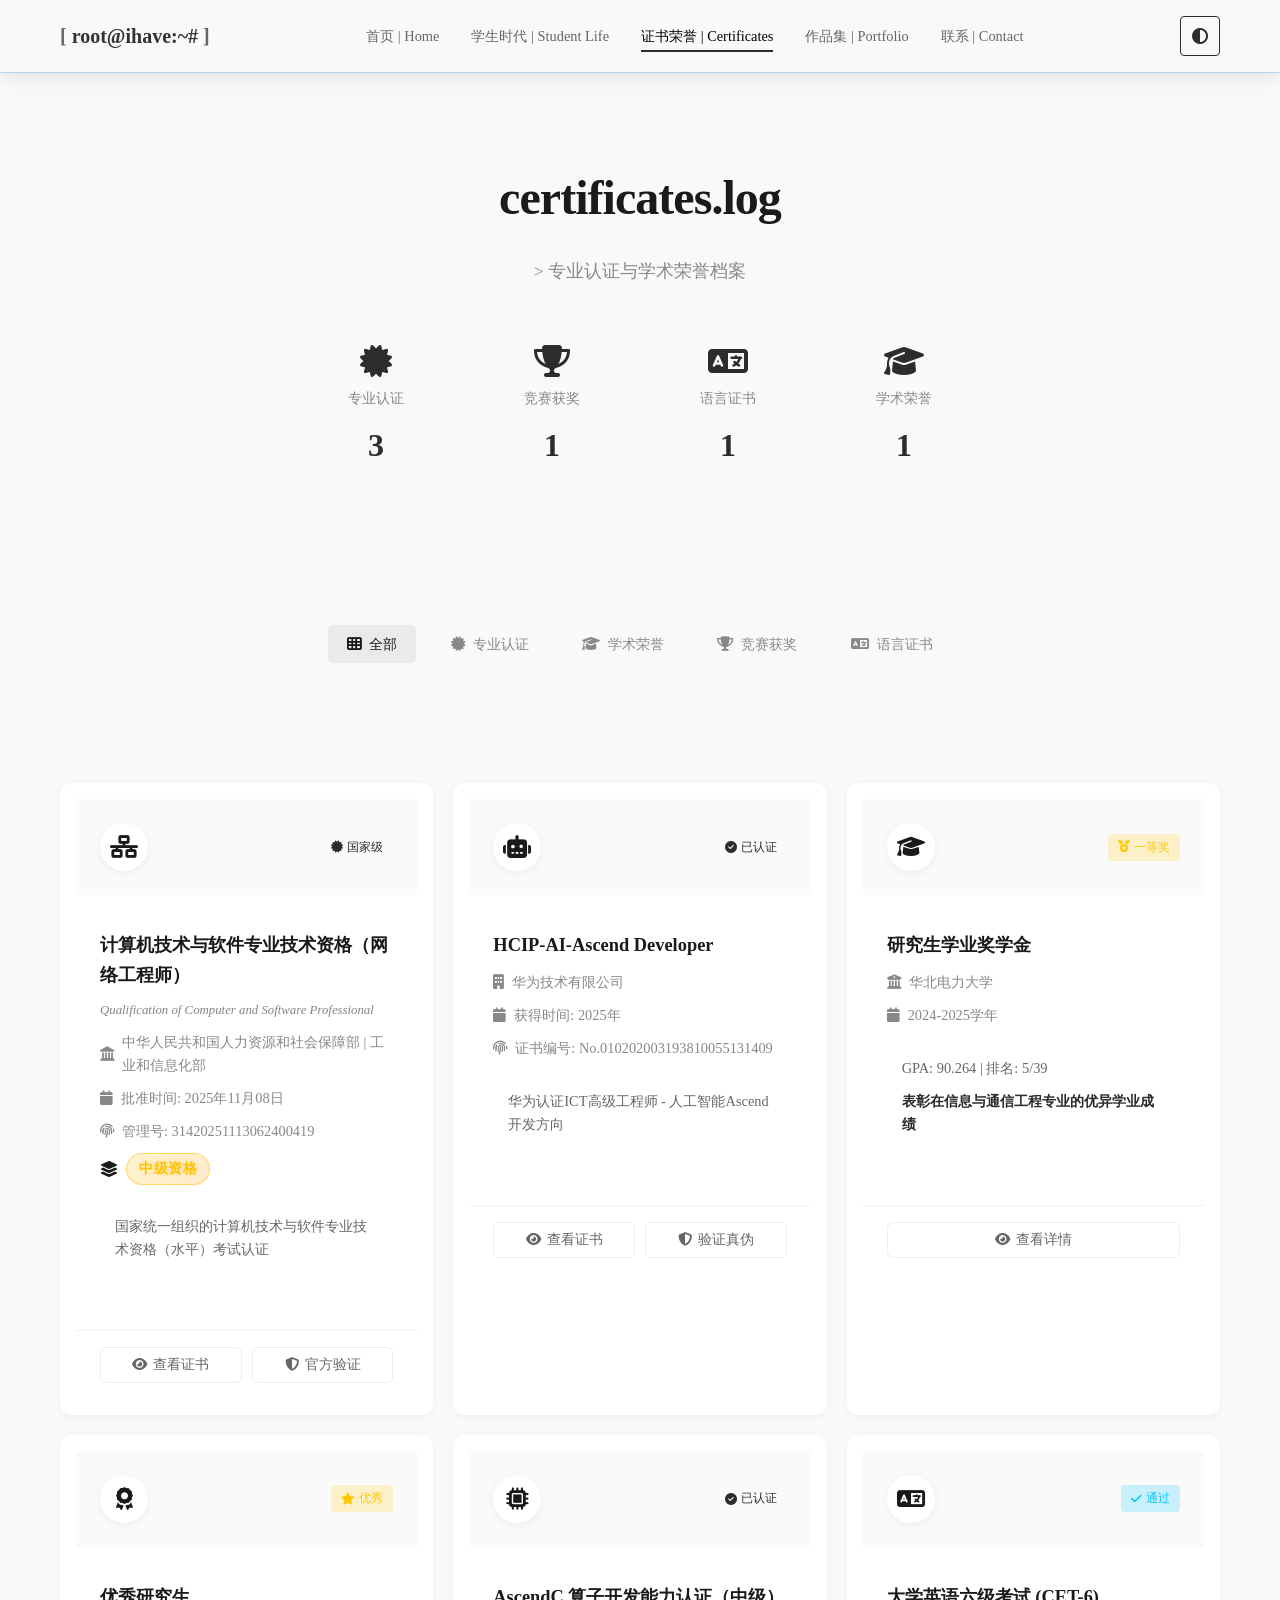
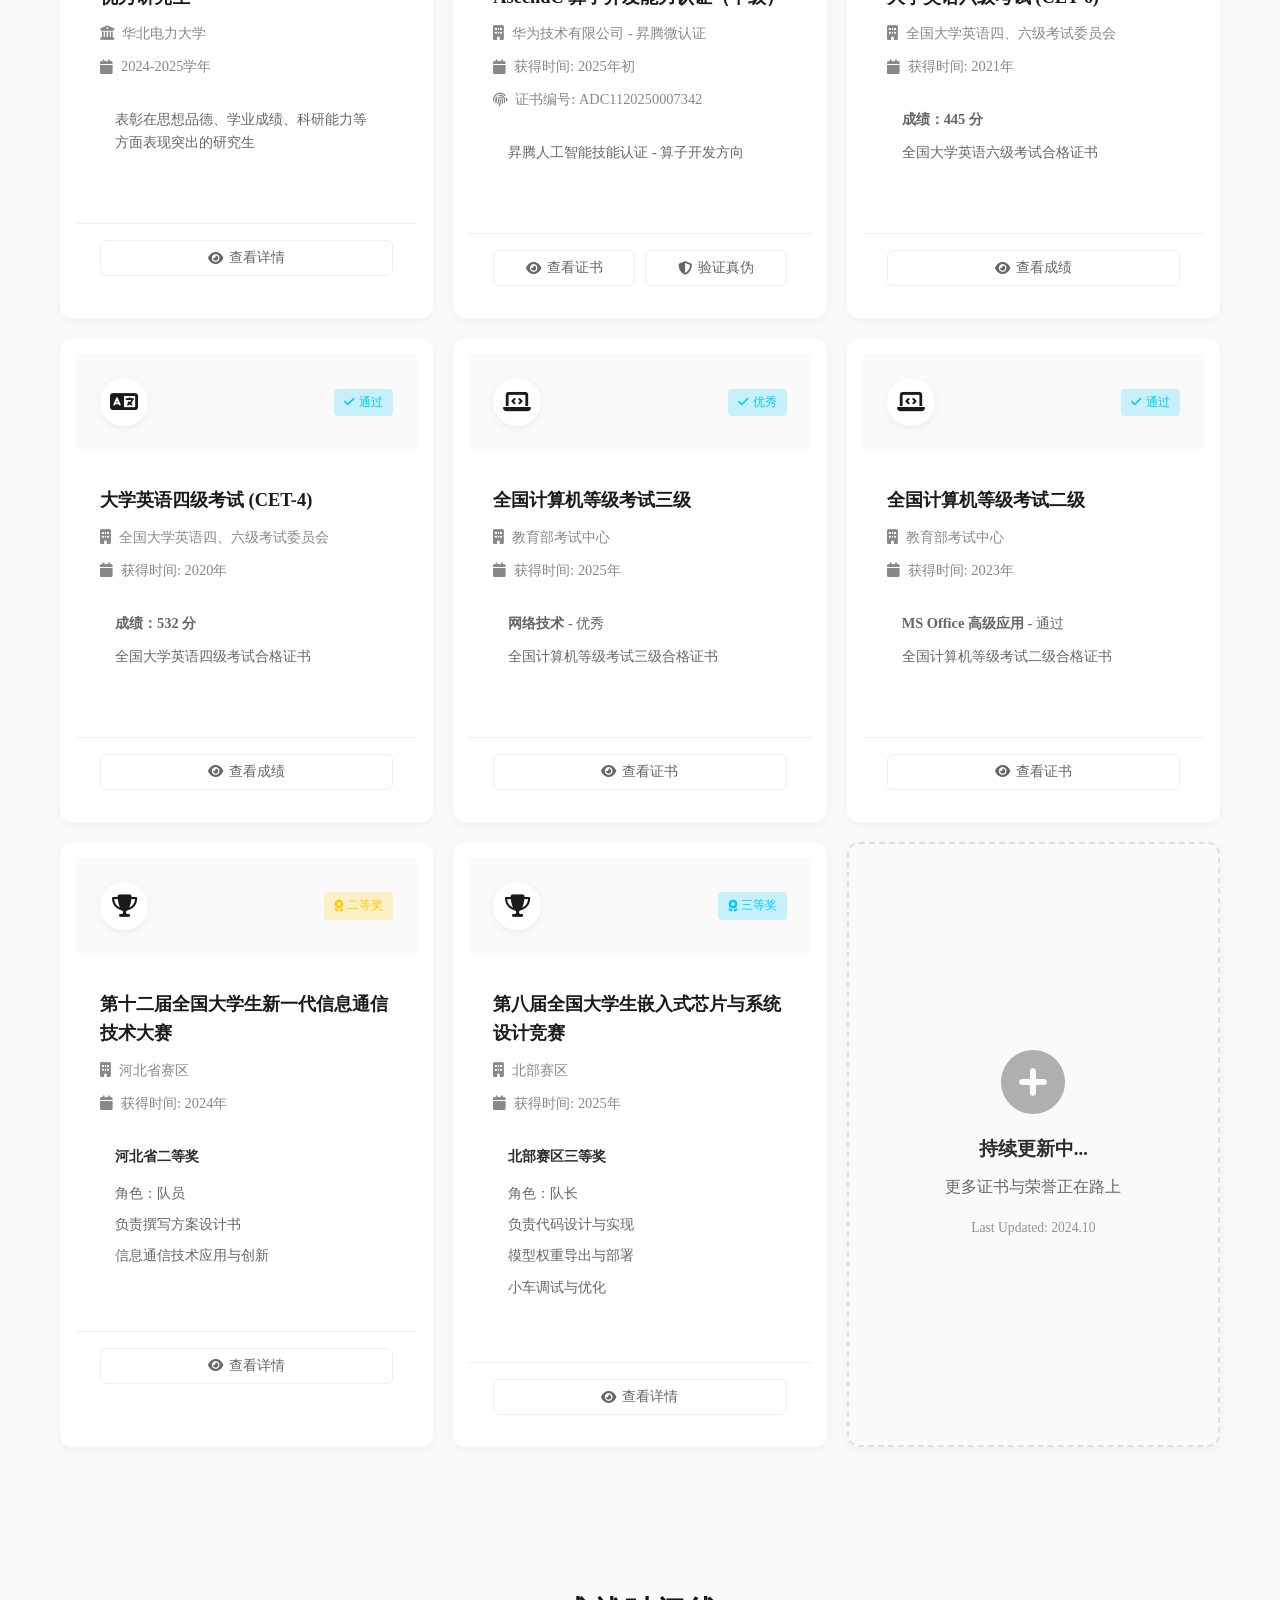
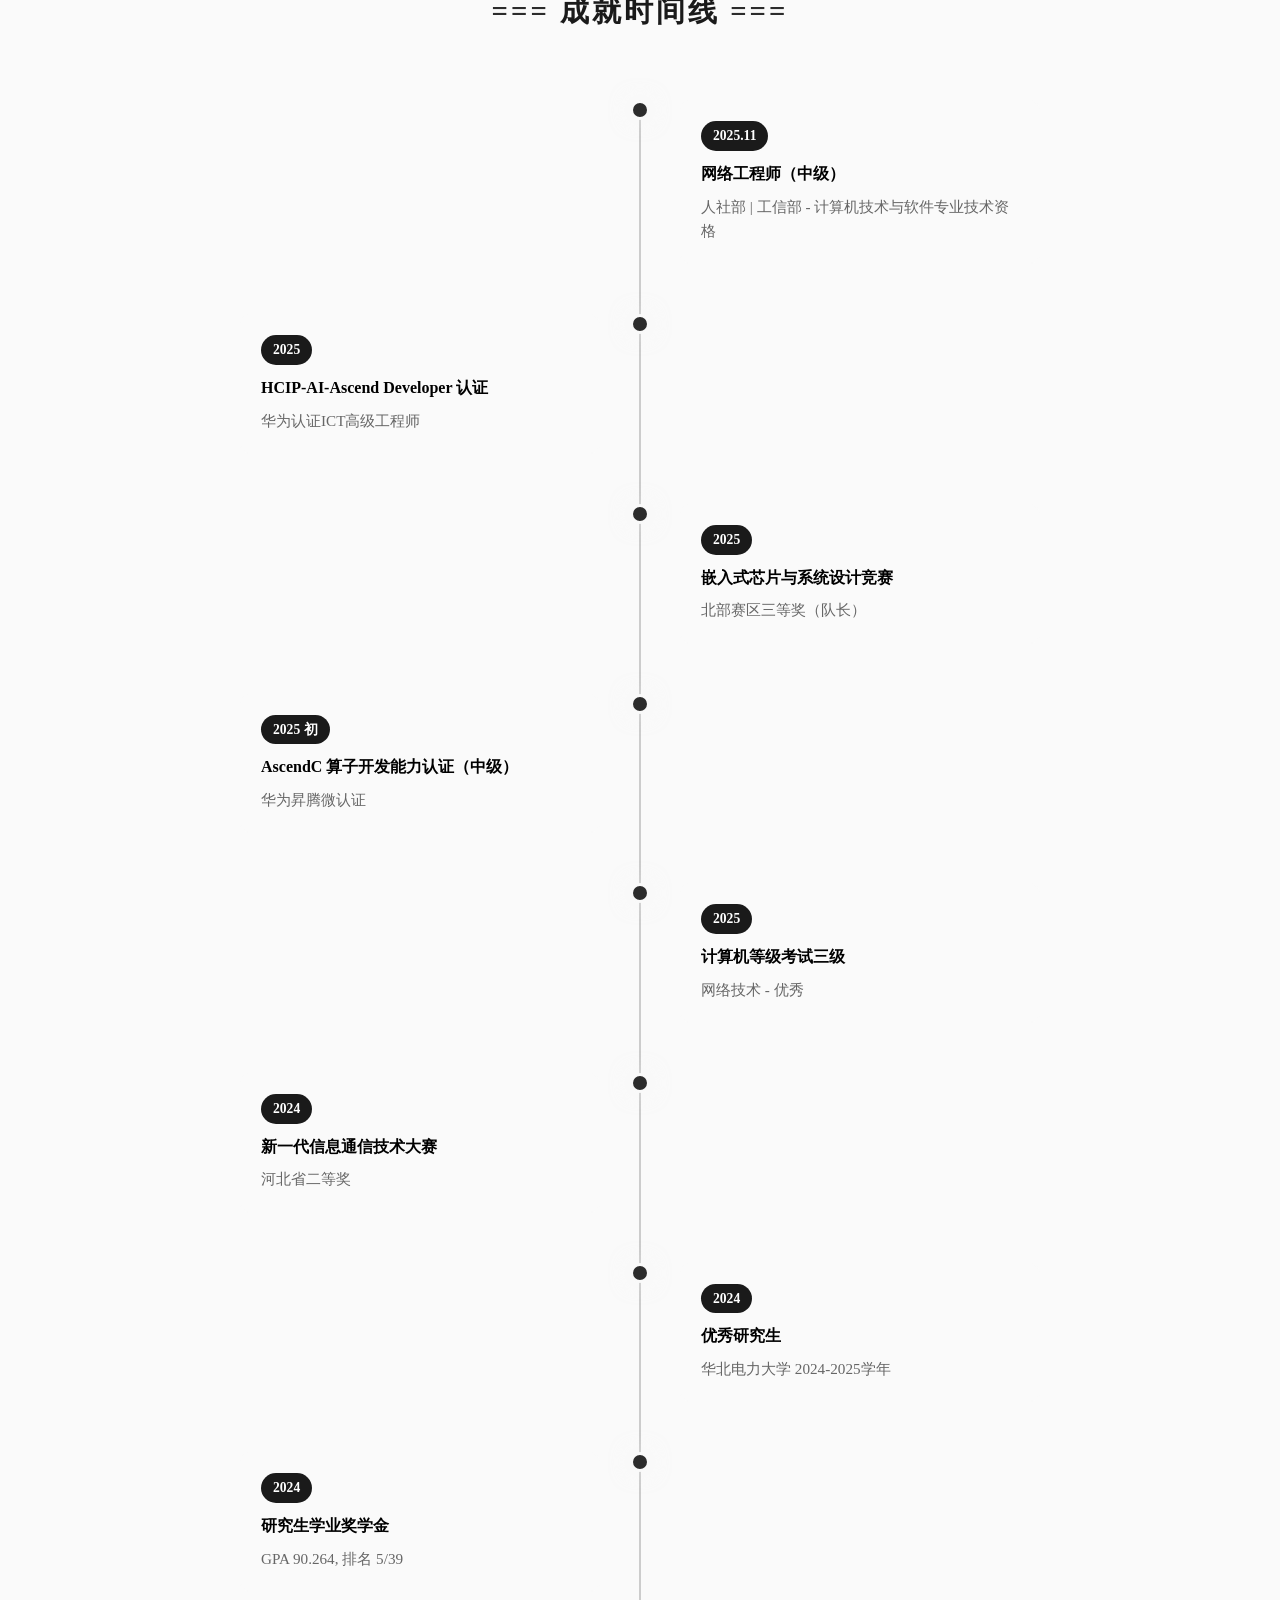
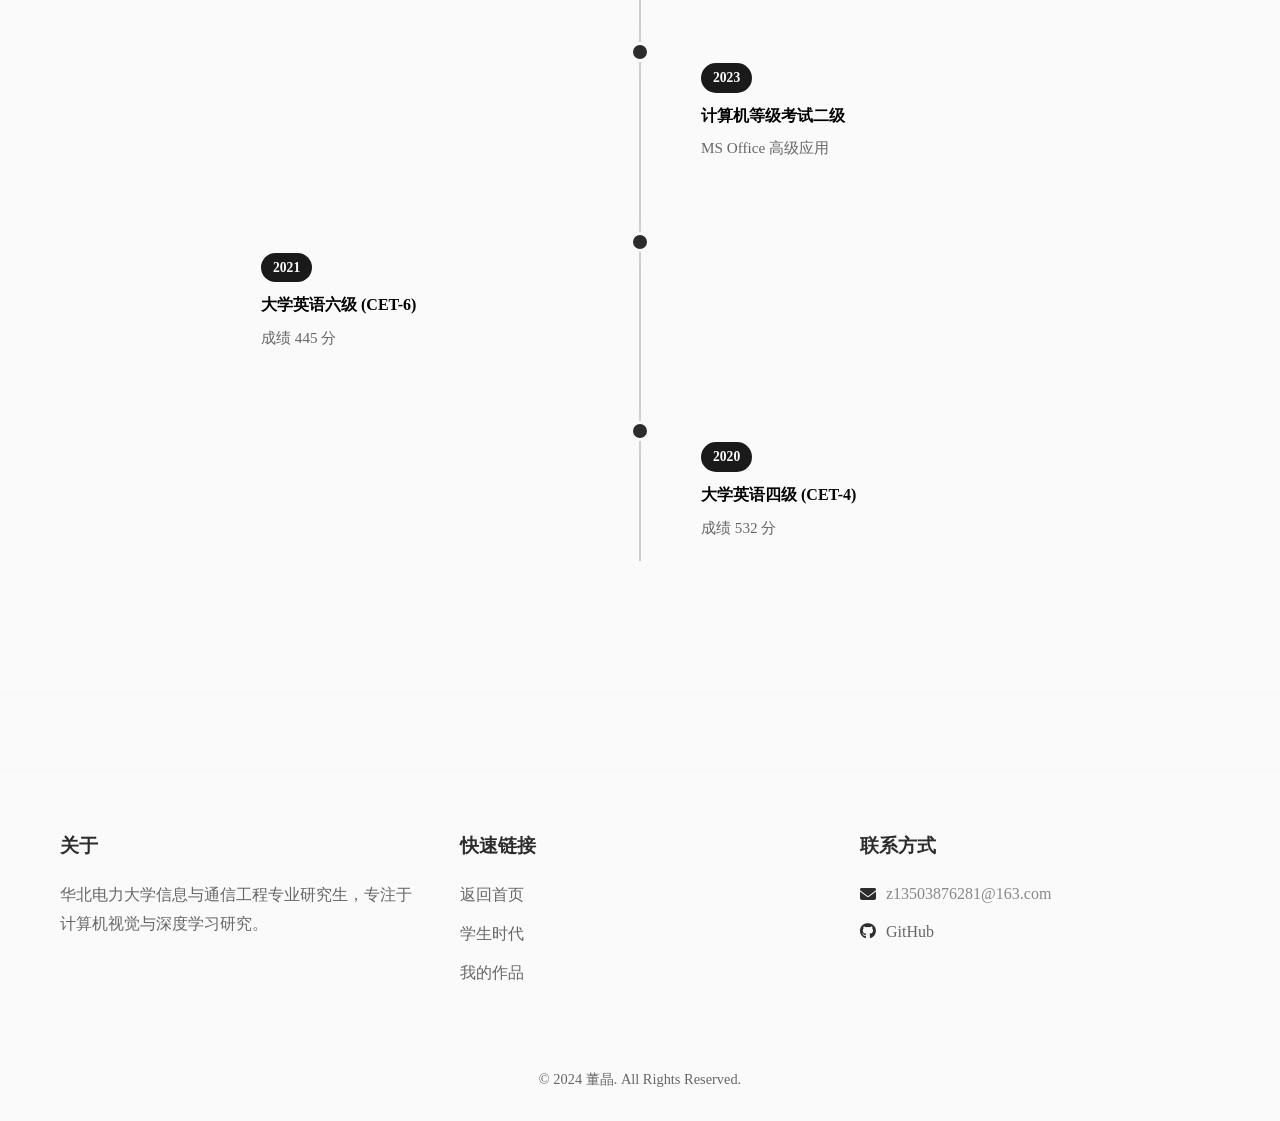
==== commit 53c29853: "标签修改" ====
--- a/certificates.html
+++ b/certificates.html
@@ -31,15 +31,13 @@
             document.documentElement.setAttribute('data-theme', theme);
         })();
     </script>
-    <title>证书与荣誉 | Certificates & Honors - ZHY</title>
+    <title>证书与荣誉 | Certificates & Honors - 董晶</title>
     <meta name="description" content="展示获得的专业认证、荣誉证书和学术成就">
     <meta name="keywords" content="HCIP-AI, 证书, 荣誉, 认证, 华北电力大学">
 
     <!-- Favicon -->
-    <link rel="icon" type="image/x-icon" href="favicon.ico/favicon.ico">
-    <link rel="apple-touch-icon" sizes="180x180" href="favicon.ico/apple-touch-icon.png">
-    <link rel="icon" type="image/png" sizes="32x32" href="favicon.ico/favicon-32x32.png">
-    <link rel="icon" type="image/png" sizes="16x16" href="favicon.ico/favicon-16x16.png">
+    <link rel="icon" type="image/jpeg" href="图片.jpg">
+    <link rel="apple-touch-icon" href="图片.jpg">
 
     <!-- 样式表 -->
     <link rel="stylesheet" href="css/common.css">
@@ -641,7 +639,7 @@
                 </div>
             </div>
             <div class="footer-bottom">
-                <p>&copy; 2024 ZHY. All Rights Reserved.</p>
+                <p>&copy; 2024 董晶. All Rights Reserved.</p>
             </div>
         </div>
     </footer>
